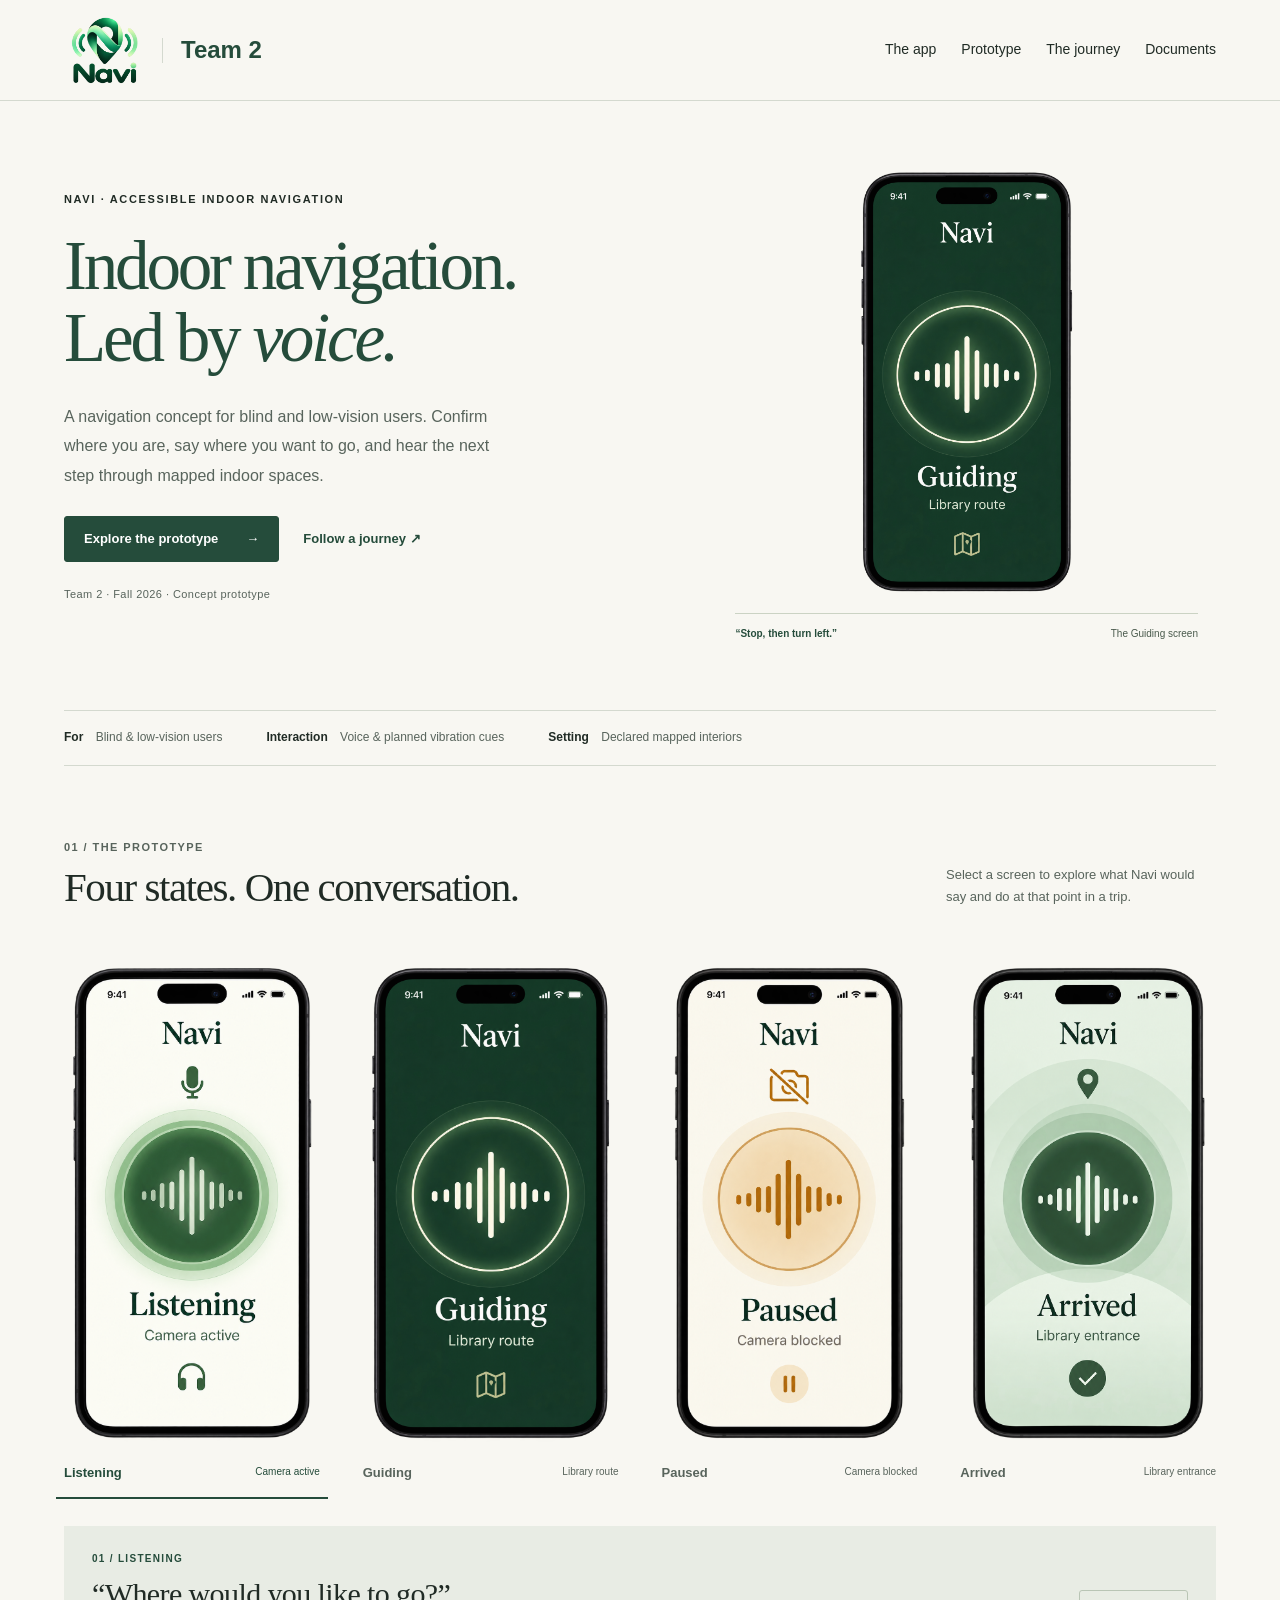
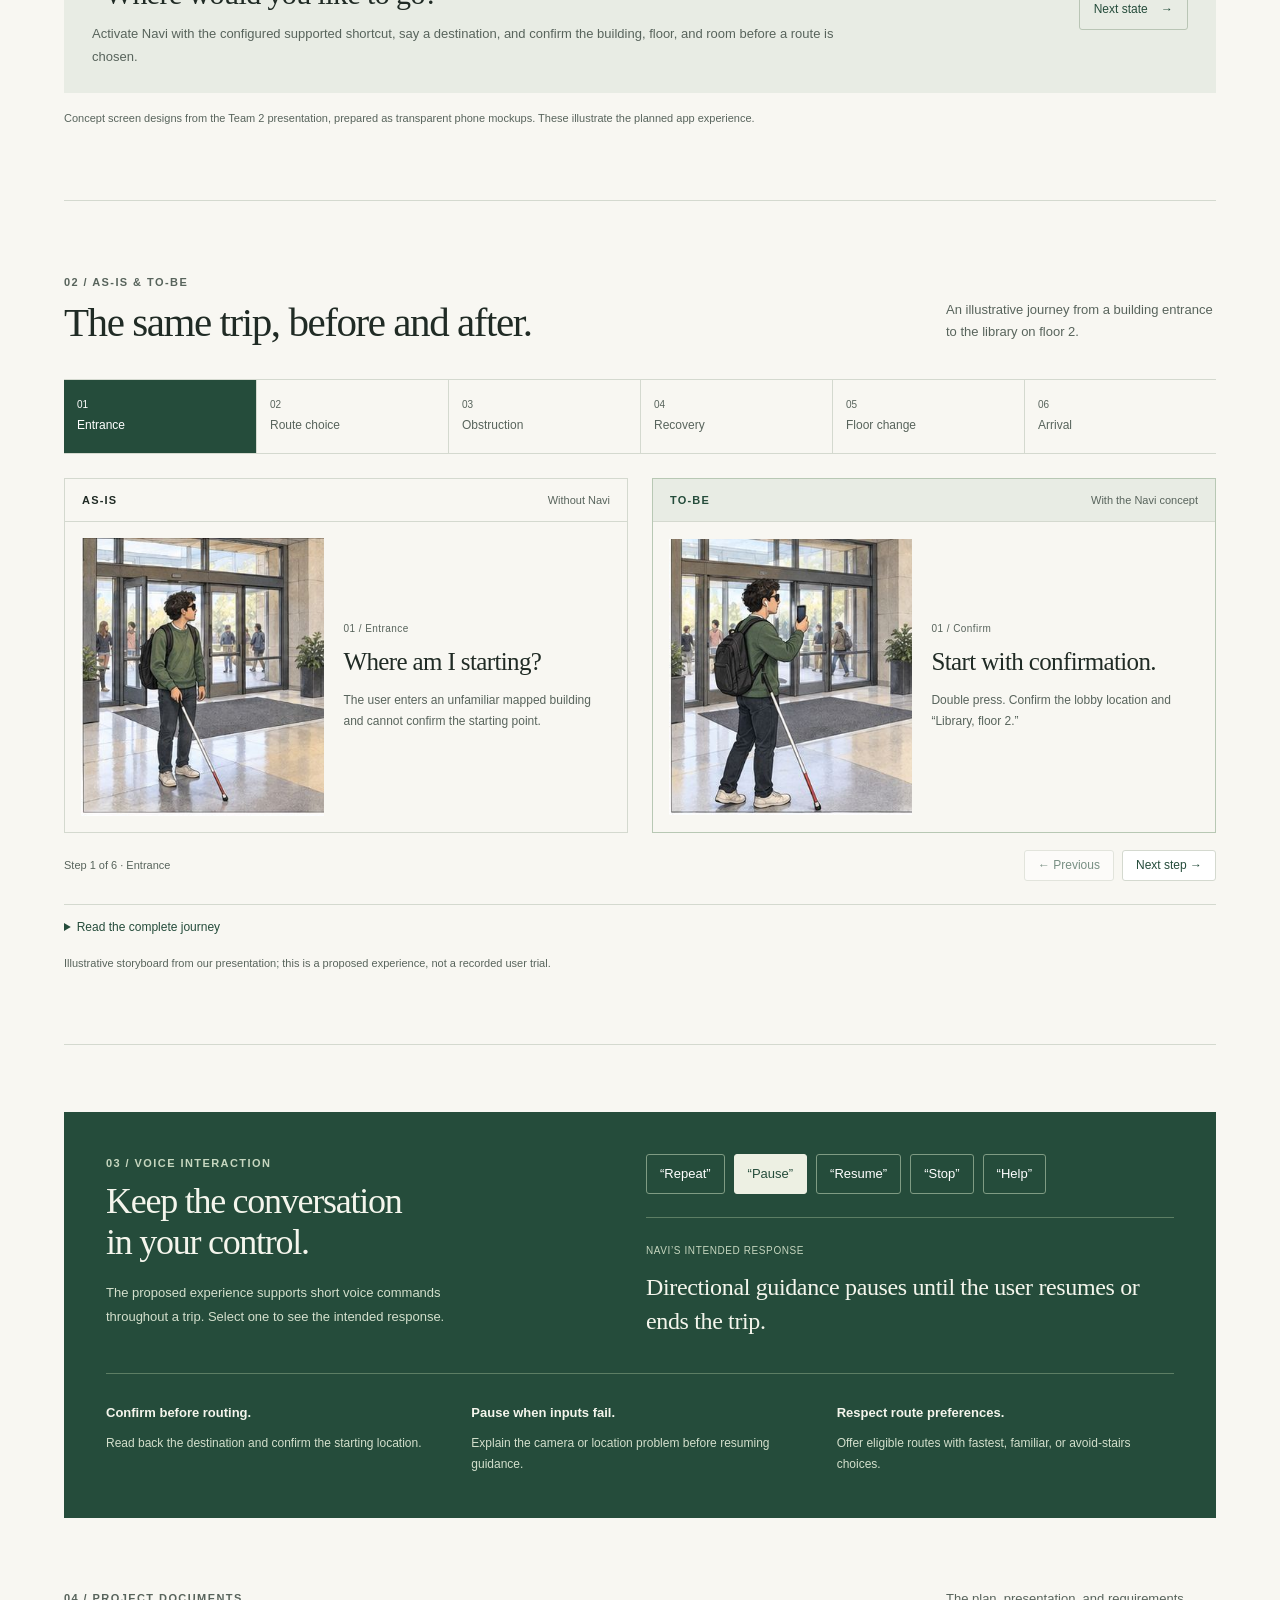
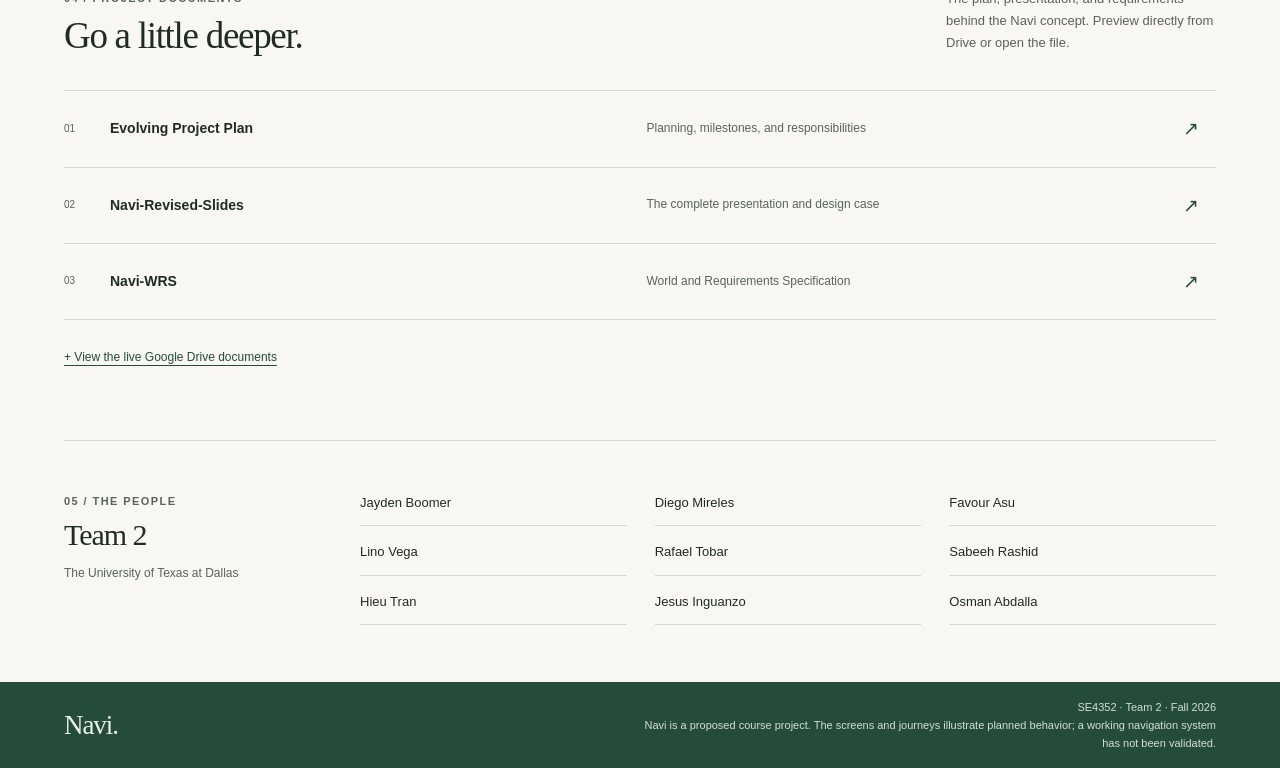
==== index.html @ 09aaa763 "Moved images to images folder and moved styling and scripts to separate files" ====
<!DOCTYPE html>
<html lang="en">

<head>
    <meta charset="utf-8">
    <meta name="viewport" content="width=device-width, initial-scale=1">
    <meta name="theme-color" content="#254c3b">
    <meta name="description"
        content="Explore Navi, Team 2's indoor navigation concept: prototype screens, an AS-IS/TO-BE journey, voice controls, and project documents.">
    <title>Navi Team 2 · SE4352</title>

    <!-- Open Graph / Facebook / LinkedIn Meta Tags -->
    <meta property="og:title" content="Navi Team 2 · SE4352">
    <meta property="og:description"
        content="Explore Navi, Team 2's indoor navigation concept: prototype screens, an AS-IS/TO-BE journey, voice controls, and project documents.">
    <meta property="og:image"
        content="https://jayden-boomer.github.io/SE4352.001-TeamWebsite/Images/navi-logo.png">
    <meta property="og:url" content="https://jayden-boomer.github.io/SE4352.001-TeamWebsite/">
    <meta property="og:type" content="website">

    <!-- Twitter Card Meta Tags -->
    <meta name="twitter:card" content="summary_large_image">
    <meta name="twitter:title" content="Navi Team 2 · SE4352">
    <meta name="twitter:description"
        content="Explore Navi, Team 2's indoor navigation concept: prototype screens, an AS-IS/TO-BE journey, voice controls, and project documents.">
    <meta name="twitter:image"
        content="https://jayden-boomer.github.io/SE4352.001-TeamWebsite/Images/navi-logo.png">
    <link rel="stylesheet" href="styles.css">
    <script src="script.js" defer></script>
</head>

<body>
    <a class="skip-link" href="#main">Skip to main content</a>
    <header class="site-header">
        <div class="wrap">
            <a class="brand" href="#overview" aria-label="Navi, Team 2 home">
                <img class="brand-logo"
                    src="Images/navi-logo.png"
                    alt="Navi" width="80" height="80"><span class="brand-divider" aria-hidden="true"></span><span
                    class="team-label">Team 2</span>
            </a>
            <nav class="top-nav" aria-label="Main navigation">
                <a href="#overview">The app</a><a href="#prototype">Prototype</a><a href="#journey"
                    class="nav-journey">The journey</a><a href="#documents">Documents</a>
            </nav>
        </div>
    </header>
    <main id="main" class="wrap">
        <section id="overview" class="hero" aria-labelledby="project-title">
            <div class="hero-grid">
                <div>
                    <p class="eyebrow">Navi · Accessible indoor navigation</p>
                    <h1 id="project-title">Indoor navigation.<br>Led by <em>voice.</em></h1>
                    <p class="hero-description">A navigation concept for blind and low-vision users. Confirm where you
                        are, say where you want to go, and hear the next step through mapped indoor spaces.</p>
                    <div class="hero-actions"><a class="button" href="#prototype">Explore the prototype <span
                                aria-hidden="true">→</span></a><a class="quiet-link" href="#journey">Follow a journey
                            ↗</a></div>
                    <p class="hero-status">Team 2 · Fall 2026 · Concept prototype</p>
                </div>
                <figure class="hero-visual">
                    <div class="phone-crop crop-guiding" role="img"
                        aria-label="Navi’s Guiding prototype screen: a dark green interface with a voice waveform and the caption Library route.">
                    </div>
                    <figcaption><strong>“Stop, then turn left.”</strong><span>The Guiding screen</span></figcaption>
                </figure>
            </div>
        </section>
        <div class="project-strip" aria-label="Project details">
            <span><strong>For</strong> Blind &amp; low-vision users</span><span><strong>Interaction</strong> Voice &amp;
                planned vibration cues</span><span><strong>Setting</strong> Declared mapped interiors</span>
        </div>

        <section id="prototype" class="showcase-section prototype-section" aria-labelledby="prototype-title">
            <div class="section-heading">
                <div>
                    <p class="section-number">01 / The prototype</p>
                    <h2 id="prototype-title">Four states. One conversation.</h2>
                </div>
                <p>Select a screen to explore what Navi would say and do at that point in a trip.</p>
            </div>
            <div class="prototype-grid" role="tablist" aria-label="Navi prototype screens">
                <button type="button" class="screen-tab" id="screen-listening" role="tab" aria-selected="true"
                    aria-controls="state-listening" tabindex="0">
                    <span class="phone-crop crop-listening" aria-hidden="true"></span><span
                        class="screen-caption">Listening<small>Camera active</small></span>
                </button>
                <button type="button" class="screen-tab" id="screen-guiding" role="tab" aria-selected="false"
                    aria-controls="state-guiding" tabindex="-1">
                    <span class="phone-crop crop-guiding" aria-hidden="true"></span><span
                        class="screen-caption">Guiding<small>Library route</small></span>
                </button>
                <button type="button" class="screen-tab" id="screen-paused" role="tab" aria-selected="false"
                    aria-controls="state-paused" tabindex="-1">
                    <span class="phone-crop crop-paused" aria-hidden="true"></span><span
                        class="screen-caption">Paused<small>Camera blocked</small></span>
                </button>
                <button type="button" class="screen-tab" id="screen-arrived" role="tab" aria-selected="false"
                    aria-controls="state-arrived" tabindex="-1">
                    <span class="phone-crop crop-arrived" aria-hidden="true"></span><span
                        class="screen-caption">Arrived<small>Library entrance</small></span>
                </button>
            </div>
            <div class="prototype-explanation">
                <div class="state-panels">
                    <div class="state-panel" id="state-listening" role="tabpanel" aria-labelledby="screen-listening"
                        tabindex="0">
                        <p class="state-label">01 / Listening</p>
                        <h3>“Where would you like to go?”</h3>
                        <p>Activate Navi with the configured supported shortcut, say a destination, and confirm the
                            building, floor, and room before a route is chosen.</p>
                    </div>
                    <div class="state-panel" id="state-guiding" role="tabpanel" aria-labelledby="screen-guiding"
                        tabindex="0" hidden>
                        <p class="state-label">02 / Guiding</p>
                        <h3>“Stop, then turn left.”</h3>
                        <p>Follow spoken distance, stop, and turn instructions along the confirmed route. The proposed
                            experience supports fastest, familiar, and avoid-stairs preferences where eligible routes
                            exist.</p>
                    </div>
                    <div class="state-panel" id="state-paused" role="tabpanel" aria-labelledby="screen-paused"
                        tabindex="0" hidden>
                        <p class="state-label">03 / Paused</p>
                        <h3>“Please clear the camera.”</h3>
                        <p>Guidance pauses when the camera view becomes unclear. Correct the view, then say resume; Navi
                            rechecks camera and location before continuing.</p>
                    </div>
                    <div class="state-panel" id="state-arrived" role="tabpanel" aria-labelledby="screen-arrived"
                        tabindex="0" hidden>
                        <p class="state-label">04 / Arrived</p>
                        <h3>“You’ve arrived.”</h3>
                        <p>Navi announces arrival when the confirmed location matches the mapped destination entrance.
                            Say stop to end the navigation session.</p>
                    </div>
                </div>
                <button class="next-state" id="next-state" type="button">Next state <span
                        aria-hidden="true">→</span></button>
            </div>
            <p class="source-caption">Concept screen designs from the Team 2 presentation, prepared as transparent phone
                mockups. These illustrate the planned app experience.</p>
        </section>

        <section id="journey" class="showcase-section journey-section" aria-labelledby="journey-title">
            <div class="section-heading">
                <div>
                    <p class="section-number">02 / AS-IS &amp; TO-BE</p>
                    <h2 id="journey-title">The same trip, before and after.</h2>
                </div>
                <p>An illustrative journey from a building entrance to the library on floor 2.</p>
            </div>
            <div class="journey-steps" role="group" aria-label="Choose a stage in the journey"><button
                    class="journey-step" type="button" aria-pressed="true"><span>01</span>Entrance</button><button
                    class="journey-step" type="button" aria-pressed="false"><span>02</span>Route choice</button><button
                    class="journey-step" type="button" aria-pressed="false"><span>03</span>Obstruction</button><button
                    class="journey-step" type="button" aria-pressed="false"><span>04</span>Recovery</button><button
                    class="journey-step" type="button" aria-pressed="false"><span>05</span>Floor change</button><button
                    class="journey-step" type="button" aria-pressed="false"><span>06</span>Arrival</button></div>
            <div class="journey-comparison">
                <article class="comparison-card comparison-before" aria-labelledby="as-is-title">
                    <div class="comparison-label">
                        <h3 id="as-is-title">AS-IS</h3><span>Without Navi</span>
                    </div>
                    <div class="comparison-content">
                        <img id="before-image"
                            src="Images/journey-as-is-01-entrance.jpg"
                            alt="A blind traveler with a cane stands inside an unfamiliar building entrance."
                            width="330" height="376" loading="lazy">
                        <div class="comparison-copy">
                            <p class="scene-eyebrow" id="before-step">01 / Entrance</p>
                            <h4 id="before-title">Where am I starting?</h4>
                            <p id="before-copy">The user enters an unfamiliar mapped building and cannot confirm the
                                starting point.</p>
                        </div>
                    </div>
                </article>
                <article class="comparison-card comparison-after" aria-labelledby="to-be-title">
                    <div class="comparison-label">
                        <h3 id="to-be-title">TO-BE</h3><span>With the Navi concept</span>
                    </div>
                    <div class="comparison-content">
                        <img id="after-image"
                            src="Images/journey-to-be-01-confirm.jpg"
                            alt="The same traveler uses a phone to confirm their location and destination in the lobby."
                            width="330" height="375" loading="lazy">
                        <div class="comparison-copy">
                            <p class="scene-eyebrow" id="after-step">01 / Confirm</p>
                            <h4 id="after-title">Start with confirmation.</h4>
                            <p id="after-copy">Double press. Confirm the lobby location and “Library, floor 2.”</p>
                        </div>
                    </div>
                </article>
            </div>
            <div class="journey-controls">
                <p id="journey-progress" role="status" aria-live="polite">Step 1 of 6 · Entrance</p>
                <div><button class="text-button" id="previous-step" type="button" disabled>← Previous</button><button
                        class="text-button" id="next-step" type="button">Next step →</button></div>
            </div>
            <details class="journey-transcript">
                <summary>Read the complete journey</summary>
                <div class="journey-table-wrap">
                    <table>
                        <caption>AS-IS and TO-BE storyboard from the project presentation</caption>
                        <thead>
                            <tr>
                                <th scope="col">Stage</th>
                                <th scope="col">AS-IS</th>
                                <th scope="col">TO-BE</th>
                            </tr>
                        </thead>
                        <tbody>
                            <tr>
                                <th scope="row">1. Entrance</th>
                                <td>The user enters an unfamiliar mapped building and cannot confirm the starting point.
                                </td>
                                <td>Double press. Confirm the lobby location and “Library, floor 2.”</td>
                            </tr>
                            <tr>
                                <th scope="row">2. Route choice</th>
                                <td>Similar corridors make the turn toward the library uncertain.</td>
                                <td>Choose avoid-stairs. Hear the next turn on the eligible elevator route.</td>
                            </tr>
                            <tr>
                                <th scope="row">3. Obstruction</th>
                                <td>A cart blocks the corridor. The user stops and reassesses with a cane.</td>
                                <td>“Stop. A cart is ahead.” Pause until the path clears or a detour is confirmed.</td>
                            </tr>
                            <tr>
                                <th scope="row">4. Recovery</th>
                                <td>The user asks staff where to find the elevator and library floor.</td>
                                <td>If the view fails: “Pause. Clear and face the camera forward.” Say resume after
                                    checks pass.</td>
                            </tr>
                            <tr>
                                <th scope="row">5. Floor change</th>
                                <td>After the elevator trip, the user must establish the new floor and heading.</td>
                                <td>At the elevator exit, confirm floor 2 and heading before another turn.</td>
                            </tr>
                            <tr>
                                <th scope="row">6. Arrival</th>
                                <td>Staff help identify the library entrance. Arrival depends on local assistance.</td>
                                <td>Match the mapped library entrance and announce arrival. Say stop.</td>
                            </tr>
                        </tbody>
                    </table>
                </div>
            </details>
            <p class="source-caption">Illustrative storyboard from our presentation; this is a proposed experience, not
                a recorded user trial.</p>
        </section>

        <section id="voice" class="conversation-section" aria-labelledby="voice-title">
            <div class="conversation-intro">
                <p class="section-number">03 / Voice interaction</p>
                <h2 id="voice-title">Keep the conversation<br>in your control.</h2>
                <p>The proposed experience supports short voice commands throughout a trip. Select one to see the
                    intended response.</p>
            </div>
            <div class="command-demo">
                <div class="command-buttons" role="group" aria-label="Example voice commands">
                    <button type="button" class="voice-command" data-command="Repeat"
                        aria-pressed="false">“Repeat”</button>
                    <button type="button" class="voice-command" data-command="Pause"
                        aria-pressed="true">“Pause”</button>
                    <button type="button" class="voice-command" data-command="Resume"
                        aria-pressed="false">“Resume”</button>
                    <button type="button" class="voice-command" data-command="Stop" aria-pressed="false">“Stop”</button>
                    <button type="button" class="voice-command" data-command="Help" aria-pressed="false">“Help”</button>
                </div>
                <div class="command-response" role="status" aria-live="polite"><span>Navi’s intended response</span>
                    <p id="command-response">Directional guidance pauses until the user resumes or ends the trip.</p>
                </div>
            </div>
            <dl class="design-principles">
                <div>
                    <dt>Confirm before routing.</dt>
                    <dd>Read back the destination and confirm the starting location.</dd>
                </div>
                <div>
                    <dt>Pause when inputs fail.</dt>
                    <dd>Explain the camera or location problem before resuming guidance.</dd>
                </div>
                <div>
                    <dt>Respect route preferences.</dt>
                    <dd>Offer eligible routes with fastest, familiar, or avoid-stairs choices.</dd>
                </div>
            </dl>
        </section>

        <section id="documents" class="documents" aria-labelledby="documents-title">
            <div class="section-heading">
                <div>
                    <p class="section-number">04 / Project documents</p>
                    <h2 id="documents-title">Go a little deeper.</h2>
                </div>
                <p>The plan, presentation, and requirements behind the Navi concept. Preview directly from Drive or open
                    the file.</p>
            </div>
            <div class="document-link-list"><a class="document-link"
                    href="https://drive.google.com/file/d/1VtoiTTqwCYgvv6o8Y5rHKMa5ERk0trsykcOVa5pL9cw" target="_blank"
                    rel="noopener noreferrer"
                    aria-label="Open Evolving Project Plan in Google Drive"><span>01</span><strong>Evolving Project
                        Plan</strong><span class="link-description">Planning, milestones, and
                        responsibilities</span><span aria-hidden="true">↗</span></a><a class="document-link"
                    href="https://drive.google.com/file/d/1PwwfpAXfEhWvgZzKQOcGmBm46Z7w4JfvNuSrhTbq1Dc" target="_blank"
                    rel="noopener noreferrer"
                    aria-label="Open Navi-Revised-Slides in Google Drive"><span>02</span><strong>Navi-Revised-Slides</strong><span
                        class="link-description">The complete presentation and design case</span><span
                        aria-hidden="true">↗</span></a><a class="document-link"
                    href="https://drive.google.com/file/d/1VwUAquMQADoZXw4wMJJkaDvKIzpP2hNjxt00DKC1rWg" target="_blank"
                    rel="noopener noreferrer"
                    aria-label="Open Navi-WRS in Google Drive"><span>03</span><strong>Navi-WRS</strong><span
                        class="link-description">World and Requirements Specification</span><span
                        aria-hidden="true">↗</span></a></div>
            <details class="embedded-reader">
                <summary>View the live Google Drive documents</summary>
                <div class="document-layout">
                    <aside aria-label="Choose a project document">
                        <div class="document-list" role="tablist" aria-label="Project documents"
                            aria-orientation="vertical">
                            <button class="document-tab" id="tab-plan" role="tab" aria-selected="true"
                                aria-controls="panel-plan" data-document="plan" tabindex="0">
                                <span class="tab-number">01</span><span><span class="tab-title">Evolving Project
                                        Plan</span><span class="tab-type">Planning &amp; milestones</span></span><span
                                    class="tab-arrow" aria-hidden="true">→</span>
                            </button>
                            <button class="document-tab" id="tab-slides" role="tab" aria-selected="false"
                                aria-controls="panel-slides" data-document="slides" tabindex="-1">
                                <span class="tab-number">02</span><span><span
                                        class="tab-title">Navi-Revised-Slides</span><span class="tab-type">Project
                                        presentation</span></span><span class="tab-arrow" aria-hidden="true">→</span>
                            </button>
                            <button class="document-tab" id="tab-wrs" role="tab" aria-selected="false"
                                aria-controls="panel-wrs" data-document="wrs" tabindex="-1">
                                <span class="tab-number">03</span><span><span class="tab-title">Navi-WRS</span><span
                                        class="tab-type">World &amp; Requirements Specification</span></span><span
                                    class="tab-arrow" aria-hidden="true">→</span>
                            </button>
                        </div>
                        <p class="document-note"><strong>Read directly from Drive.</strong><br>Select a document to open
                            its live Google Drive preview. Refresh to load recent changes, or expand for a larger
                            reading view.</p>
                    </aside>
                    <div id="document-panels">
                        <section class="document-panel" id="panel-plan" role="tabpanel" aria-labelledby="tab-plan"
                            tabindex="0">
                            <div class="viewer-toolbar">
                                <h3 class="viewer-title">Evolving Project Plan<span class="viewer-subtitle">Planning
                                        &amp; milestones</span></h3>
                                <div class="viewer-tools" aria-label="Document actions">
                                    <a class="icon-button"
                                        href="https://drive.google.com/file/d/1VtoiTTqwCYgvv6o8Y5rHKMa5ERk0trsykcOVa5pL9cw"
                                        target="_blank" rel="noopener noreferrer"
                                        title="Open Evolving Project Plan in Google Drive"
                                        aria-label="Open Evolving Project Plan in Google Drive"><img class="ui-icon" src="Images/icon-open.svg" alt="" aria-hidden="true" width="17" height="17"></a>
                                    <button class="icon-button" type="button" data-reload="plan"
                                        title="Refresh Evolving Project Plan from Google Drive"
                                        aria-label="Refresh Evolving Project Plan from Google Drive"><img class="ui-icon" src="Images/icon-refresh.svg" alt="" aria-hidden="true" width="17" height="17"></button>
                                    <button class="icon-button" type="button" data-expand="plan"
                                        title="Expand Evolving Project Plan"
                                        aria-label="Expand Evolving Project Plan"><img class="ui-icon" src="Images/icon-expand.svg" alt="" aria-hidden="true" width="17" height="17"></button>
                                </div>
                            </div>
                            <div class="viewer-frame"><iframe
                                    src="https://drive.google.com/file/d/1VtoiTTqwCYgvv6o8Y5rHKMa5ERk0trsykcOVa5pL9cw/preview"
                                    title="Evolving Project Plan Google Drive preview" loading="lazy" allow="fullscreen"
                                    allowfullscreen></iframe></div>
                            <div class="viewer-caption"><span>Live Google Drive preview</span><a
                                    href="https://drive.google.com/file/d/1VtoiTTqwCYgvv6o8Y5rHKMa5ERk0trsykcOVa5pL9cw"
                                    target="_blank" rel="noopener noreferrer">View in Google Drive <span
                                        aria-hidden="true">↗</span></a></div>
                        </section>
                        <section class="document-panel" id="panel-slides" role="tabpanel" aria-labelledby="tab-slides"
                            tabindex="0" hidden>
                            <div class="viewer-toolbar">
                                <h3 class="viewer-title">Navi-Revised-Slides<span class="viewer-subtitle">Project
                                        presentation</span></h3>
                                <div class="viewer-tools" aria-label="Document actions">
                                    <a class="icon-button"
                                        href="https://drive.google.com/file/d/1PwwfpAXfEhWvgZzKQOcGmBm46Z7w4JfvNuSrhTbq1Dc"
                                        target="_blank" rel="noopener noreferrer"
                                        title="Open Navi-Revised-Slides in Google Drive"
                                        aria-label="Open Navi-Revised-Slides in Google Drive"><img class="ui-icon" src="Images/icon-open.svg" alt="" aria-hidden="true" width="17" height="17"></a>
                                    <button class="icon-button" type="button" data-reload="slides"
                                        title="Refresh Navi-Revised-Slides from Google Drive"
                                        aria-label="Refresh Navi-Revised-Slides from Google Drive"><img class="ui-icon" src="Images/icon-refresh.svg" alt="" aria-hidden="true" width="17" height="17"></button>
                                    <button class="icon-button" type="button" data-expand="slides"
                                        title="Expand Navi-Revised-Slides" aria-label="Expand Navi-Revised-Slides"><img class="ui-icon" src="Images/icon-expand.svg" alt="" aria-hidden="true" width="17" height="17"></button>
                                </div>
                            </div>
                            <div class="viewer-frame"><iframe
                                    src="https://drive.google.com/file/d/1PwwfpAXfEhWvgZzKQOcGmBm46Z7w4JfvNuSrhTbq1Dc/preview"
                                    title="Navi-Revised-Slides Google Drive preview" loading="lazy" allow="fullscreen"
                                    allowfullscreen></iframe></div>
                            <div class="viewer-caption"><span>Live Google Drive preview</span><a
                                    href="https://drive.google.com/file/d/1PwwfpAXfEhWvgZzKQOcGmBm46Z7w4JfvNuSrhTbq1Dc"
                                    target="_blank" rel="noopener noreferrer">View in Google Drive <span
                                        aria-hidden="true">↗</span></a></div>
                        </section>
                        <section class="document-panel" id="panel-wrs" role="tabpanel" aria-labelledby="tab-wrs"
                            tabindex="0" hidden>
                            <div class="viewer-toolbar">
                                <h3 class="viewer-title">Navi-WRS<span class="viewer-subtitle">World &amp; Requirements
                                        Specification</span></h3>
                                <div class="viewer-tools" aria-label="Document actions">
                                    <a class="icon-button"
                                        href="https://drive.google.com/file/d/1VwUAquMQADoZXw4wMJJkaDvKIzpP2hNjxt00DKC1rWg"
                                        target="_blank" rel="noopener noreferrer" title="Open Navi-WRS in Google Drive"
                                        aria-label="Open Navi-WRS in Google Drive"><img class="ui-icon" src="Images/icon-open.svg" alt="" aria-hidden="true" width="17" height="17"></a>
                                    <button class="icon-button" type="button" data-reload="wrs"
                                        title="Refresh Navi-WRS from Google Drive"
                                        aria-label="Refresh Navi-WRS from Google Drive"><img class="ui-icon" src="Images/icon-refresh.svg" alt="" aria-hidden="true" width="17" height="17"></button>
                                    <button class="icon-button" type="button" data-expand="wrs" title="Expand Navi-WRS"
                                        aria-label="Expand Navi-WRS"><img class="ui-icon" src="Images/icon-expand.svg" alt="" aria-hidden="true" width="17" height="17"></button>
                                </div>
                            </div>
                            <div class="viewer-frame"><iframe
                                    src="https://drive.google.com/file/d/1VwUAquMQADoZXw4wMJJkaDvKIzpP2hNjxt00DKC1rWg/preview"
                                    title="Navi-WRS Google Drive preview" loading="lazy" allow="fullscreen"
                                    allowfullscreen></iframe></div>
                            <div class="viewer-caption"><span>Live Google Drive preview</span><a
                                    href="https://drive.google.com/file/d/1VwUAquMQADoZXw4wMJJkaDvKIzpP2hNjxt00DKC1rWg"
                                    target="_blank" rel="noopener noreferrer">View in Google Drive <span
                                        aria-hidden="true">↗</span></a></div>
                        </section>
                    </div>
                </div>
            </details>
        </section>

        <section id="team" class="team-section" aria-labelledby="team-title">
            <div>
                <p class="section-number">05 / The people</p>
                <h2 id="team-title">Team 2</h2>
                <p class="team-subtitle">The University of Texas at Dallas</p>
            </div>
            <ul class="team-roster" aria-label="Team members">
                <li>Jayden Boomer</li>
                <li>Diego Mireles</li>
                <li>Favour Asu</li>
                <li>Lino Vega</li>
                <li>Rafael Tobar</li>
                <li>Sabeeh Rashid</li>
                <li>Hieu Tran</li>
                <li>Jesus Inguanzo</li>
                <li>Osman Abdalla</li>
            </ul>
        </section>
    </main>
    <footer class="site-footer">
        <div class="wrap"><span class="footer-brand">Navi.</span>
            <p class="footer-meta">SE4352 · Team 2 · Fall 2026<br>Navi is a proposed course project. The screens and
                journeys illustrate planned behavior; a working navigation system has not been validated.</p>
        </div>
    </footer>

    <dialog id="reader" class="reader-dialog" aria-labelledby="reader-title">
        <div class="dialog-bar">
            <h2 id="reader-title">Document reader</h2><button type="button" class="text-button" id="close-reader"
                autofocus>Close <span aria-hidden="true">×</span></button>
        </div>
        <iframe id="expanded-frame" title="Expanded Google Drive document" allow="fullscreen" allowfullscreen></iframe>
    </dialog>

    <!-- Live document previews and showcase interactions are initialized by script.js. -->

</body>

</html>
---- styles.css ----
:root {
            --header-height: 100px;
            --paper: #f8f7f2;
            --white: #fff;
            --ink: #202b25;
            --muted: #58645c;
            --green: #254c3b;
            --green-dark: #19392b;
            --wash: #e8ece4;
            --line: #d4d9cf;
            --serif: Georgia, "Times New Roman", serif;
            --sans: "Segoe UI", Arial, sans-serif;
        }

        *,
        *::before,
        *::after {
            box-sizing: border-box;
        }

        html {
            scroll-behavior: smooth;
            scroll-padding-top: calc(var(--header-height) + 20px);
        }

        body {
            margin: 0;
            background: var(--paper);
            color: var(--ink);
            font: 16px/1.65 var(--sans);
        }

        a {
            color: inherit;
            text-underline-offset: 4px;
        }

        button,
        a {
            -webkit-tap-highlight-color: transparent;
        }

        button {
            font: inherit;
        }

        button,
        [role="tab"] {
            cursor: pointer;
        }

        button:disabled {
            cursor: default;
            opacity: .6;
        }

        a:focus-visible,
        button:focus-visible,
        [tabindex]:focus-visible {
            outline: 3px solid #ad640b;
            outline-offset: 5px;
        }

        [hidden] {
            display: none !important;
        }

        .wrap {
            max-width: 1240px;
            margin-inline: auto;
            padding-inline: 44px;
        }

        .skip-link {
            position: fixed;
            top: 12px;
            left: 12px;
            z-index: 200;
            padding: 10px 18px;
            background: white;
            transform: translateY(-170%);
        }

        .skip-link:focus {
            transform: none;
        }

        .site-header {
            position: sticky;
            top: 0;
            z-index: 100;
            background: var(--paper);
            box-shadow: 0 1px 0 var(--line);
        }

        .site-header .wrap {
            display: flex;
            align-items: center;
            justify-content: space-between;
            min-height: 100px;
            gap: 30px;
        }

        .brand {
            display: flex;
            align-items: center;
            gap: 15px;
            text-decoration: none;
        }

        .brand-logo {
            display: block;
            width: 80px;
            height: 80px;
            object-fit: contain;
            flex: none;
            mix-blend-mode: normal;
        }

        .brand-divider {
            width: 1px;
            height: 25px;
            background: var(--line);
            margin-inline: 3px;
        }

        .team-label {
            font-size: 24px;
            font-weight: 600;
            line-height: 1.2;
            color: var(--green);
            white-space: nowrap;
        }

        .top-nav {
            display: flex;
            align-items: center;
            gap: 32px;
            font-size: 14px;
        }

        .top-nav a {
            text-decoration: none;
        }

        .top-nav a:hover {
            color: var(--green);
            text-decoration: underline;
        }

        .hero {
            padding-block: 70px 76px;
            border-top: 1px solid var(--line);
        }

        .eyebrow {
            margin: 0;
            font-size: 11px;
            font-weight: 650;
            text-transform: uppercase;
            letter-spacing: .15em;
        }

        .hero-grid {
            display: grid;
            grid-template-columns: 1.28fr 1fr;
            gap: 75px;
            align-items: end;
        }

        h1 {
            margin: 21px 0 0;
            font: 400 clamp(48px, 5.7vw, 76px)/1.05 var(--serif);
            letter-spacing: -.047em;
            color: var(--green);
        }

        h1 em {
            font-weight: 400;
        }

        .hero-intro {
            max-width: 410px;
            padding-bottom: 3px;
        }

        .hero-intro p {
            margin: 0 0 23px;
            color: var(--muted);
            font-size: 16px;
            line-height: 1.85;
        }

        .button {
            display: inline-flex;
            align-items: center;
            justify-content: center;
            gap: 28px;
            padding: 11px 19px;
            background: var(--green);
            border: 1px solid var(--green);
            border-radius: 3px;
            color: white;
            font-size: 13px;
            font-weight: 600;
            text-decoration: none;
        }

        .button:hover {
            background: var(--green-dark);
        }

        .button svg {
            width: 16px;
            height: 16px;
        }

        .project-strip {
            display: flex;
            flex-wrap: wrap;
            gap: 15px 44px;
            border-block: 1px solid var(--line);
            padding-block: 17px;
            font-size: 12px;
            color: var(--muted);
        }

        .project-strip strong {
            font-weight: 600;
            color: var(--ink);
            margin-right: 9px;
        }

        .documents {
            padding-block: 69px 80px;
        }

        .section-heading {
            display: flex;
            align-items: end;
            justify-content: space-between;
            gap: 26px;
            margin-bottom: 33px;
        }

        .section-number {
            margin: 0 0 8px;
            font-size: 11px;
            letter-spacing: .13em;
            font-weight: 600;
            color: var(--muted);
            text-transform: uppercase;
        }

        h2 {
            margin: 0;
            font: 400 37px/1.15 var(--serif);
            letter-spacing: -.035em;
        }

        .section-heading>p {
            margin: 0 0 3px;
            max-width: 270px;
            color: var(--muted);
            font-size: 13px;
            line-height: 1.7;
        }

        .document-layout {
            display: grid;
            grid-template-columns: 260px minmax(0, 1fr);
            align-items: start;
            gap: 36px;
        }

        .document-list {
            border-top: 1px solid var(--line);
        }

        .document-tab {
            display: grid;
            grid-template-columns: 23px 1fr 18px;
            align-items: start;
            gap: 10px;
            width: 100%;
            padding: 22px 13px 22px 0;
            border: 0;
            border-bottom: 1px solid var(--line);
            background: transparent;
            color: var(--muted);
            text-align: left;
            line-height: 1.45;
            position: relative;
        }

        .document-tab:hover {
            color: var(--green);
            background: #eef0e9;
        }

        .document-tab[aria-selected="true"] {
            color: var(--green);
            background: var(--wash);
            padding-left: 13px;
        }

        .document-tab[aria-selected="true"]::before {
            content: "";
            position: absolute;
            top: 0;
            bottom: 0;
            left: 0;
            width: 3px;
            background: var(--green);
        }

        .tab-number {
            font-size: 11px;
            padding-top: 4px;
            font-variant-numeric: tabular-nums;
        }

        .tab-title {
            display: block;
            font-size: 14px;
            font-weight: 650;
        }

        .tab-type {
            display: block;
            margin-top: 7px;
            font-size: 11px;
            font-weight: 400;
            color: var(--muted);
        }

        .tab-arrow {
            font-size: 18px;
            line-height: 1.2;
            opacity: 0;
        }

        .document-tab[aria-selected="true"] .tab-arrow {
            opacity: 1;
        }

        .document-note {
            margin: 23px 0 0;
            padding-inline: 2px;
            color: var(--muted);
            font-size: 12px;
            line-height: 1.8;
        }

        .document-note strong {
            color: var(--ink);
            font-weight: 600;
        }

        .document-panel {
            min-width: 0;
        }

        .viewer-toolbar {
            display: flex;
            align-items: center;
            justify-content: space-between;
            gap: 15px;
            padding: 15px 19px;
            background: var(--white);
            border: 1px solid var(--line);
            border-bottom: 0;
            min-height: 65px;
        }

        .viewer-title {
            margin: 0;
            font-size: 13px;
            font-weight: 650;
        }

        .viewer-subtitle {
            display: block;
            margin-top: 2px;
            font-size: 11px;
            color: var(--muted);
            font-weight: 400;
        }

        .viewer-tools {
            display: flex;
            align-items: center;
            gap: 6px;
            flex: none;
        }

        .icon-button {
            width: 34px;
            height: 34px;
            display: inline-flex;
            align-items: center;
            justify-content: center;
            color: var(--green);
            border: 1px solid transparent;
            border-radius: 3px;
            background: transparent;
            text-decoration: none;
        }

        .icon-button:hover {
            border-color: var(--line);
            background: var(--paper);
        }

        .icon-button .ui-icon {
            width: 17px;
            height: 17px;
        }

        .viewer-frame {
            height: 710px;
            background: #e3e5e0;
            border: 1px solid var(--line);
        }

        .viewer-frame iframe {
            width: 100%;
            height: 100%;
            display: block;
            border: 0;
            background: #e3e5e0;
        }

        .viewer-frame:not(:has(iframe[src]))::before {
            content: "Preparing document…";
            display: block;
            padding: 35px;
            color: var(--muted);
            font-size: 13px;
        }

        .viewer-caption {
            display: flex;
            justify-content: space-between;
            gap: 16px;
            margin-top: 12px;
            font-size: 11px;
            color: var(--muted);
        }

        .viewer-caption a {
            color: var(--green);
            white-space: nowrap;
        }

        .reader-dialog {
            width: calc(100vw - 36px);
            max-width: 1440px;
            height: calc(100vh - 36px);
            max-height: none;
            padding: 0;
            border: 1px solid var(--line);
            border-radius: 4px;
            background: var(--paper);
            color: var(--ink);
        }

        .reader-dialog::backdrop {
            background: rgb(14 29 21 / 70%);
        }

        .reader-dialog[open] {
            display: flex;
            flex-direction: column;
        }

        .reader-dialog .dialog-bar {
            display: flex;
            align-items: center;
            justify-content: space-between;
            gap: 16px;
            padding: 10px 18px;
            border-bottom: 1px solid var(--line);
        }

        .reader-dialog h2 {
            font: 600 14px var(--sans);
            letter-spacing: 0;
        }

        .reader-dialog iframe {
            display: block;
            width: 100%;
            flex: 1;
            min-height: 0;
            border: 0;
            background: #e3e5e0;
        }

        .text-button {
            border: 1px solid var(--line);
            border-radius: 3px;
            padding: 5px 13px;
            background: white;
            color: var(--green);
            font-size: 12px;
        }

        .text-button:hover {
            background: var(--wash);
        }

        .team-section {
            border-top: 1px solid var(--line);
            padding-block: 51px 57px;
            display: grid;
            grid-template-columns: 260px 1fr;
            gap: 36px;
        }

        .team-section h2 {
            font-size: 30px;
        }

        .team-section .team-subtitle {
            margin: 12px 0 0;
            font-size: 12px;
            color: var(--muted);
        }

        .team-roster {
            list-style: none;
            margin: 0;
            padding: 0;
            display: grid;
            grid-template-columns: repeat(3, 1fr);
            gap: 15px 28px;
            align-content: start;
            font-size: 13px;
        }

        .team-roster li {
            padding-bottom: 12px;
            border-bottom: 1px solid var(--line);
        }

        .site-footer {
            background: var(--green);
            color: #ecf0e9;
        }

        .site-footer .wrap {
            min-height: 86px;
            display: flex;
            align-items: center;
            justify-content: space-between;
            gap: 25px;
        }

        .footer-brand {
            font: 400 27px var(--serif);
            letter-spacing: -.04em;
        }

        .footer-meta {
            margin: 0;
            font-size: 11px;
            color: #d2dfd2;
            text-align: right;
        }

        noscript .fallback {
            padding: 22px;
            border: 1px solid var(--line);
            margin-bottom: 25px;
        }

        @media (min-width: 1500px) {
            .hero {
                padding-block: 89px 87px;
            }
        }

        @media (max-width: 1000px) {
            .wrap {
                padding-inline: 30px;
            }

            .hero-grid {
                gap: 38px;
                grid-template-columns: 1.2fr 1fr;
            }

            .document-layout,
            .team-section {
                grid-template-columns: 220px minmax(0, 1fr);
                gap: 25px;
            }

            .team-roster {
                grid-template-columns: repeat(2, 1fr);
            }
        }

        @media (max-width: 740px) {
            :root {
                --header-height: 83px;
            }

            .wrap {
                padding-inline: 23px;
            }

            .site-header .wrap {
                min-height: 83px;
            }

            .top-nav {
                gap: 20px;
                font-size: 12px;
            }

            .top-nav a:first-child {
                display: none;
            }

            .brand {
                gap: 10px;
            }

            .brand-divider,
            .team-label {
                display: none;
            }

            .brand-logo {
                width: 64px;
                height: 64px;
            }

            .hero {
                padding-block: 43px 39px;
            }

            .hero-grid {
                grid-template-columns: 1fr;
                gap: 27px;
            }

            h1 {
                font-size: clamp(44px, 10.5vw, 66px);
            }

            .hero-intro {
                max-width: 480px;
            }

            .hero-intro p {
                font-size: 15px;
            }

            .project-strip {
                gap: 8px 25px;
                padding-block: 14px;
                font-size: 11px;
            }

            .documents {
                padding-block: 43px 49px;
            }

            .section-heading {
                display: block;
                margin-bottom: 24px;
            }

            .section-heading>p {
                margin-top: 13px;
                max-width: 400px;
            }

            h2 {
                font-size: 32px;
            }

            .document-layout {
                grid-template-columns: 1fr;
                gap: 23px;
            }

            .document-list {
                display: grid;
                grid-template-columns: repeat(3, minmax(0, 1fr));
                border-top: 0;
                gap: 6px;
            }

            .document-tab,
            .document-tab[aria-selected="true"] {
                display: block;
                padding: 14px 10px;
                border: 1px solid var(--line);
                min-height: 112px;
            }

            .document-tab[aria-selected="true"]::before {
                width: auto;
                height: 3px;
                right: 0;
                bottom: auto;
            }

            .tab-title {
                font-size: 12px;
                line-height: 1.55;
            }

            .tab-number {
                display: block;
                padding-top: 0;
                margin-bottom: 5px;
            }

            .tab-type,
            .tab-arrow {
                display: none;
            }

            .document-note {
                margin-top: 15px;
                font-size: 11px;
            }

            .viewer-toolbar {
                padding: 12px;
                gap: 8px;
            }

            .viewer-title {
                font-size: 12px;
            }

            .viewer-tools {
                gap: 0;
            }

            .viewer-frame {
                height: 590px;
            }

            .viewer-caption {
                flex-direction: column;
                gap: 4px;
            }

            .team-section {
                grid-template-columns: 1fr;
                gap: 27px;
                padding-block: 35px 38px;
            }

            .team-roster {
                gap: 13px 20px;
            }

            .site-footer .wrap {
                min-height: 88px;
            }
        }

        @media (max-width: 380px) {
            .wrap {
                padding-inline: 17px;
            }

            .top-nav {
                gap: 15px;
            }

            .viewer-title {
                max-width: 150px;
            }
        }

        @media (prefers-reduced-motion: reduce) {
            html {
                scroll-behavior: auto;
            }
        }

        @media print {
            .site-header {
                position: static;
                box-shadow: none;
            }

            .top-nav,
            .button,
            .document-list,
            .document-note,
            .viewer-frame,
            .viewer-tools,
            .reader-dialog,
            .skip-link {
                display: none !important;
            }

            body {
                background: white;
            }

            .hero {
                padding-block: 25px;
            }

            h1 {
                font-size: 48px;
            }

            .hero-grid {
                gap: 30px;
            }

            .documents {
                padding-block: 25px;
            }

            .document-layout {
                display: block;
            }

            .document-panel[hidden] {
                display: block !important;
            }

            .document-panel {
                margin-bottom: 20px;
            }

            .site-footer {
                background: white;
                color: black;
                border-top: 1px solid var(--line);
            }

            .footer-meta {
                color: black;
            }
        }

        :root {
            --phone-listening: url("Images/phone-listening.png");
            --phone-guiding: url("Images/phone-guiding.png");
            --phone-paused: url("Images/phone-paused.png");
            --phone-arrived: url("Images/phone-arrived.png");
        }

        /* App showcase */
        .top-nav {
            gap: 25px;
        }

        .hero {
            padding-block: 38px 56px;
        }

        .hero-grid {
            grid-template-columns: 1.18fr 1fr;
            align-items: center;
            gap: 65px;
        }

        .hero h1 {
            font-size: clamp(48px, 5.4vw, 70px);
        }

        .hero-description {
            max-width: 440px;
            margin: 27px 0 26px;
            color: var(--muted);
            font-size: 16px;
            line-height: 1.85;
        }

        .hero-actions {
            display: flex;
            flex-wrap: wrap;
            align-items: center;
            gap: 18px 24px;
        }

        .quiet-link {
            color: var(--green);
            font-size: 13px;
            font-weight: 600;
            text-decoration: none;
        }

        .quiet-link:hover {
            text-decoration: underline;
        }

        .hero-status {
            margin: 23px 0 0;
            font-size: 11px;
            color: var(--muted);
            letter-spacing: .04em;
        }

        .hero-visual {
            margin: 0;
            padding: 20px 18px 12px;
            background: transparent;
            display: flex;
            flex-direction: column;
            align-items: center;
        }

        .phone-crop {
            display: block;
            aspect-ratio: 385 / 753;
            background-repeat: no-repeat;
            mix-blend-mode: normal;
        }

        .crop-listening {
            background-image: var(--phone-listening);
            background-size: auto 105.058824%;
            background-position: center 110.861522%;
        }

        .crop-guiding {
            background-image: var(--phone-guiding);
            background-size: auto 101.529716%;
            background-position: center 125.422297%;
        }

        .crop-paused {
            background-image: var(--phone-paused);
            background-size: auto 103.741254%;
            background-position: center 67.413550%;
        }

        .crop-arrived {
            background-image: var(--phone-arrived);
            background-size: auto 107.649315%;
            background-position: center 81.142550%;
        }

        .hero-visual .phone-crop {
            width: 228px;
            max-width: 85%;
        }

        .hero-visual figcaption {
            display: flex;
            justify-content: space-between;
            width: 100%;
            gap: 12px;
            margin-top: 8px;
            border-top: 1px solid #cbd3c4;
            padding-top: 12px;
            font-size: 10px;
            color: #495a4c;
        }

        .hero-visual figcaption strong {
            color: var(--green);
            font-weight: 600;
        }

        .showcase-section {
            padding-block: 72px;
            border-bottom: 1px solid var(--line);
        }

        .showcase-section h2 {
            font-size: 41px;
        }

        .prototype-grid {
            display: grid;
            grid-template-columns: repeat(4, minmax(0, 1fr));
            gap: 27px;
            margin-inline: -8px;
        }

        .screen-tab {
            min-width: 0;
            padding: 8px 8px 14px;
            border: 0;
            border-bottom: 2px solid transparent;
            background: transparent;
            color: var(--muted);
            text-align: left;
        }

        .screen-tab .phone-crop {
            width: 100%;
        }

        .screen-tab:hover {
            background: #eef0e9;
        }

        .screen-tab[aria-selected="true"] {
            border-bottom-color: var(--green);
            color: var(--green);
        }

        .screen-caption {
            display: flex;
            justify-content: space-between;
            align-items: center;
            gap: 8px;
            margin-top: 9px;
            font-size: 13px;
            font-weight: 600;
        }

        .screen-caption small {
            font-size: 10px;
            font-weight: 400;
        }

        .prototype-explanation {
            margin-top: 27px;
            padding: 25px 28px;
            background: var(--wash);
            display: flex;
            align-items: center;
            justify-content: space-between;
            gap: 28px;
        }

        .state-panel {
            max-width: 780px;
        }

        .state-label {
            margin: 0 0 8px;
            font-size: 10px;
            font-weight: 650;
            letter-spacing: .13em;
            text-transform: uppercase;
            color: var(--green);
        }

        .state-panel h3 {
            margin: 0 0 10px;
            font: 400 30px/1.2 var(--serif);
            letter-spacing: -.02em;
        }

        .state-panel>p:last-child {
            margin: 0;
            color: var(--muted);
            font-size: 13px;
            line-height: 1.8;
        }

        .next-state {
            flex: none;
            border: 1px solid #b9c5b5;
            border-radius: 3px;
            background: transparent;
            padding: 9px 14px;
            color: var(--green);
            font-size: 12px;
        }

        .next-state:hover {
            background: #dce4d7;
        }

        .next-state span {
            margin-left: 10px;
        }

        .source-caption {
            margin: 16px 0 0;
            color: var(--muted);
            font-size: 11px;
        }

        .journey-steps {
            display: grid;
            grid-template-columns: repeat(6, minmax(0, 1fr));
            gap: 0;
            margin-bottom: 24px;
            border-block: 1px solid var(--line);
        }

        .journey-step {
            border: 0;
            background: transparent;
            text-align: left;
            padding: 17px 10px 17px 13px;
            color: var(--muted);
            font-size: 12px;
        }

        .journey-step+.journey-step {
            border-left: 1px solid var(--line);
        }

        .journey-step span {
            display: block;
            font-size: 10px;
            margin-bottom: 3px;
            font-variant-numeric: tabular-nums;
        }

        .journey-step:hover {
            background: #eef0e9;
            color: var(--green);
        }

        .journey-step[aria-pressed="true"] {
            background: var(--green);
            color: white;
        }

        .journey-comparison {
            display: grid;
            grid-template-columns: repeat(2, minmax(0, 1fr));
            gap: 24px;
        }

        .comparison-card {
            border: 1px solid var(--line);
            min-width: 0;
        }

        .comparison-label {
            display: flex;
            align-items: center;
            justify-content: space-between;
            gap: 12px;
            padding: 12px 17px;
            border-bottom: 1px solid var(--line);
        }

        .comparison-label h3 {
            margin: 0;
            font-size: 11px;
            letter-spacing: .11em;
        }

        .comparison-label>span {
            font-size: 11px;
            color: var(--muted);
        }

        .comparison-after {
            border-color: #b8c8b4;
        }

        .comparison-after .comparison-label {
            background: var(--wash);
        }

        .comparison-after .comparison-label h3 {
            color: var(--green);
        }

        .comparison-content {
            display: grid;
            grid-template-columns: .91fr 1fr;
            align-items: center;
            gap: 19px;
            padding: 16px;
        }

        .comparison-content img {
            display: block;
            width: 100%;
            height: auto;
            aspect-ratio: 330 / 376;
            object-fit: contain;
        }

        .scene-eyebrow {
            margin: 0 0 10px;
            color: var(--muted);
            font-size: 10px;
            letter-spacing: .045em;
        }

        .comparison-copy h4 {
            margin: 0 0 13px;
            font: 400 25px/1.15 var(--serif);
            letter-spacing: -.025em;
        }

        .comparison-copy>p:last-child {
            margin: 0;
            font-size: 12px;
            line-height: 1.8;
            color: var(--muted);
        }

        .journey-controls {
            display: flex;
            align-items: center;
            justify-content: space-between;
            gap: 18px;
            margin-top: 17px;
        }

        .journey-controls>p {
            margin: 0;
            color: var(--muted);
            font-size: 11px;
        }

        .journey-controls>div {
            display: flex;
            gap: 8px;
        }

        .journey-transcript {
            margin-top: 23px;
            border-top: 1px solid var(--line);
            padding-top: 13px;
        }

        .journey-transcript summary {
            color: var(--green);
            font-size: 12px;
            cursor: pointer;
        }

        .journey-table-wrap {
            overflow-x: auto;
        }

        .journey-transcript table {
            border-collapse: collapse;
            width: 100%;
            font-size: 12px;
            margin-top: 15px;
        }

        .journey-transcript caption {
            text-align: left;
            color: var(--muted);
            font-size: 11px;
            padding-bottom: 12px;
        }

        .journey-transcript th,
        .journey-transcript td {
            text-align: left;
            vertical-align: top;
            border-bottom: 1px solid var(--line);
            padding: 13px 16px 13px 0;
        }

        .journey-transcript th:first-child {
            width: 15%;
        }

        .conversation-section {
            margin-block: 67px 0;
            padding: 42px;
            background: var(--green);
            color: #f4f5ec;
            display: grid;
            grid-template-columns: 1fr 1.1fr;
            gap: 35px 60px;
        }

        .conversation-section .section-number {
            color: #c6d6bf;
        }

        .conversation-section h2 {
            font-size: 36px;
        }

        .conversation-intro>p:last-child {
            max-width: 370px;
            margin: 18px 0 0;
            color: #d3dfcc;
            font-size: 13px;
            line-height: 1.85;
        }

        .command-demo {
            align-self: center;
        }

        .command-buttons {
            display: flex;
            flex-wrap: wrap;
            gap: 9px;
        }

        .voice-command {
            border: 1px solid #7f9b83;
            border-radius: 3px;
            padding: 8px 13px;
            background: transparent;
            color: white;
            font-size: 13px;
        }

        .voice-command:hover,
        .voice-command[aria-pressed="true"] {
            background: #edf0e3;
            color: var(--green);
            border-color: #edf0e3;
        }

        .command-response {
            margin-top: 23px;
            min-height: 105px;
            padding-top: 18px;
            border-top: 1px solid #5d7e64;
        }

        .command-response>span {
            font-size: 10px;
            color: #c6d6bf;
            letter-spacing: .06em;
            text-transform: uppercase;
        }

        .command-response>p {
            margin: 9px 0 0;
            font: 400 24px/1.4 var(--serif);
            letter-spacing: -.015em;
        }

        .design-principles {
            grid-column: 1 / -1;
            display: grid;
            grid-template-columns: repeat(3, minmax(0, 1fr));
            gap: 28px;
            border-top: 1px solid #5d7e64;
            padding-top: 28px;
            margin: 0;
        }

        .design-principles dt {
            font-size: 13px;
            font-weight: 600;
        }

        .design-principles dd {
            margin: 9px 0 0;
            color: #d3dfcc;
            font-size: 12px;
            line-height: 1.8;
        }

        .documents {
            padding-block: 70px;
        }

        .document-link-list {
            border-top: 1px solid var(--line);
        }

        .document-link {
            display: grid;
            grid-template-columns: 30px 1fr 1fr 20px;
            align-items: center;
            gap: 16px;
            padding: 22px 13px 22px 0;
            border-bottom: 1px solid var(--line);
            text-decoration: none;
        }

        .document-link:hover {
            background: var(--wash);
        }

        .document-link>span:first-child {
            font-size: 10px;
            color: var(--muted);
        }

        .document-link strong {
            font-size: 14px;
            font-weight: 600;
        }

        .document-link .link-description {
            color: var(--muted);
            font-size: 12px;
        }

        .document-link>span:last-child {
            color: var(--green);
            font-size: 19px;
        }

        .embedded-reader {
            margin-top: 23px;
        }

        .embedded-reader>summary {
            display: inline-block;
            cursor: pointer;
            color: var(--green);
            font-size: 12px;
            text-decoration: underline;
            text-underline-offset: 4px;
        }

        .embedded-reader>summary::before {
            content: "+ ";
            text-decoration: none;
        }

        .embedded-reader[open]>summary::before {
            content: "− ";
        }

        .embedded-reader>.document-layout {
            margin-top: 25px;
        }

        .site-footer .footer-meta {
            max-width: 580px;
        }

        @media (max-width: 1000px) {
            .hero-grid {
                gap: 30px;
            }

            .hero h1 {
                font-size: 54px;
            }

            .hero-visual .phone-crop {
                width: 208px;
            }

            .prototype-grid {
                gap: 15px;
            }

            .comparison-content {
                display: block;
            }

            .comparison-content img {
                max-width: 240px;
                margin-inline: auto;
            }

            .comparison-copy {
                padding: 21px 8px 8px;
            }

            .comparison-copy h4 {
                font-size: 27px;
            }

            .comparison-copy>p:last-child {
                font-size: 13px;
            }

            .conversation-section {
                gap: 30px;
                padding: 32px;
            }

            .document-link {
                grid-template-columns: 25px 1fr .85fr 18px;
                gap: 10px;
            }
        }

        @media (max-width: 740px) {
            .site-header .wrap {
                flex-wrap: wrap;
                gap: 0 15px;
                padding-block: 6px 13px;
            }

            .top-nav {
                gap: 17px;
                font-size: 11px;
            }

            .top-nav a:first-child {
                display: inline;
            }

            .top-nav .nav-journey {
                display: none;
            }

            .hero {
                padding-block: 35px;
            }

            .hero-grid {
                grid-template-columns: 1fr;
                gap: 31px;
            }

            .hero h1 {
                font-size: clamp(43px, 10.5vw, 65px);
            }

            .hero .eyebrow {
                font-size: 10px;
            }

            .hero-description {
                font-size: 15px;
                margin-block: 22px;
            }

            .hero-visual {
                padding-top: 15px;
            }

            .hero-visual .phone-crop {
                width: 199px;
            }

            .project-strip {
                display: block;
            }

            .project-strip>span {
                display: block;
                padding-block: 3px;
            }

            .showcase-section {
                padding-block: 43px;
            }

            .showcase-section h2 {
                font-size: 33px;
            }

            .prototype-grid {
                grid-template-columns: repeat(2, minmax(0, 1fr));
                gap: 21px 18px;
                margin-inline: -6px;
            }

            .screen-tab {
                padding-inline: 6px;
            }

            .screen-caption {
                font-size: 12px;
            }

            .screen-caption small {
                font-size: 9px;
            }

            .prototype-explanation {
                display: block;
                padding: 23px;
                margin-top: 24px;
            }

            .state-panel h3 {
                font-size: 27px;
            }

            .next-state {
                margin-top: 20px;
            }

            .journey-steps {
                grid-template-columns: repeat(3, minmax(0, 1fr));
            }

            .journey-step {
                padding: 12px 9px;
                font-size: 11px;
            }

            .journey-step:nth-child(4) {
                border-left: 0;
            }

            .journey-step:nth-child(n+4) {
                border-top: 1px solid var(--line);
            }

            .journey-comparison {
                gap: 13px;
            }

            .comparison-label {
                display: block;
                padding: 10px;
            }

            .comparison-label>span {
                display: block;
                margin-top: 3px;
                font-size: 10px;
            }

            .comparison-content {
                padding: 9px;
            }

            .comparison-copy {
                padding: 15px 2px 8px;
            }

            .comparison-copy h4 {
                font-size: 22px;
            }

            .comparison-copy>p:last-child {
                font-size: 11px;
            }

            .scene-eyebrow {
                font-size: 9px;
            }

            .journey-controls {
                align-items: start;
            }

            .journey-controls>p {
                max-width: 110px;
                font-size: 10px;
            }

            .journey-controls .text-button {
                padding: 5px 8px;
                font-size: 10px;
            }

            .conversation-section {
                display: block;
                margin-top: 43px;
                padding: 27px 23px;
            }

            .conversation-section h2 {
                font-size: 32px;
            }

            .command-demo {
                margin-top: 28px;
            }

            .command-response {
                min-height: 125px;
            }

            .command-response>p {
                font-size: 24px;
            }

            .design-principles {
                display: block;
                margin-top: 22px;
                padding-top: 24px;
            }

            .design-principles>div+div {
                margin-top: 23px;
            }

            .documents {
                padding-block: 45px;
            }

            .document-link {
                grid-template-columns: 20px 1fr 18px;
                padding-block: 18px;
            }

            .document-link .link-description {
                grid-column: 2;
                grid-row: 2;
                font-size: 11px;
            }

            .document-link>span:last-child {
                grid-column: 3;
                grid-row: 1 / 3;
            }

            .document-link strong {
                font-size: 13px;
            }

            .site-footer .wrap {
                flex-direction: column;
                align-items: start;
                gap: 12px;
                padding-block: 25px;
            }

            .site-footer .footer-meta {
                text-align: left;
                font-size: 10px;
            }
        }

        @media (max-width: 370px) {
            .journey-comparison {
                grid-template-columns: 1fr;
            }

            .comparison-content {
                display: grid;
                grid-template-columns: .85fr 1fr;
                gap: 15px;
            }

            .top-nav {
                gap: 12px;
                font-size: 10px;
            }

            .screen-caption {
                display: block;
            }

            .screen-caption small {
                display: block;
                margin-top: 3px;
            }

            .journey-controls {
                flex-wrap: wrap;
            }
        }

        @media print {
            .hero-visual {
                max-width: 260px;
            }

            .showcase-section {
                padding-block: 25px;
            }

            .screen-tab {
                break-inside: avoid;
            }

            .prototype-explanation {
                background: white;
            }

            .next-state,
            .journey-steps,
            .journey-controls,
            .command-buttons,
            .embedded-reader {
                display: none !important;
            }

            .conversation-section {
                display: block;
                background: white;
                color: black;
                margin-block: 25px;
                border-block: 1px solid var(--line);
            }

            .conversation-section .section-number,
            .conversation-intro>p:last-child,
            .command-response>span,
            .design-principles dd {
                color: black;
            }

            .journey-comparison,
            .prototype-grid {
                break-inside: avoid;
            }
        }

/* Lock page scrolling while the expanded document viewer is open. */
body.reader-open { overflow: hidden; }
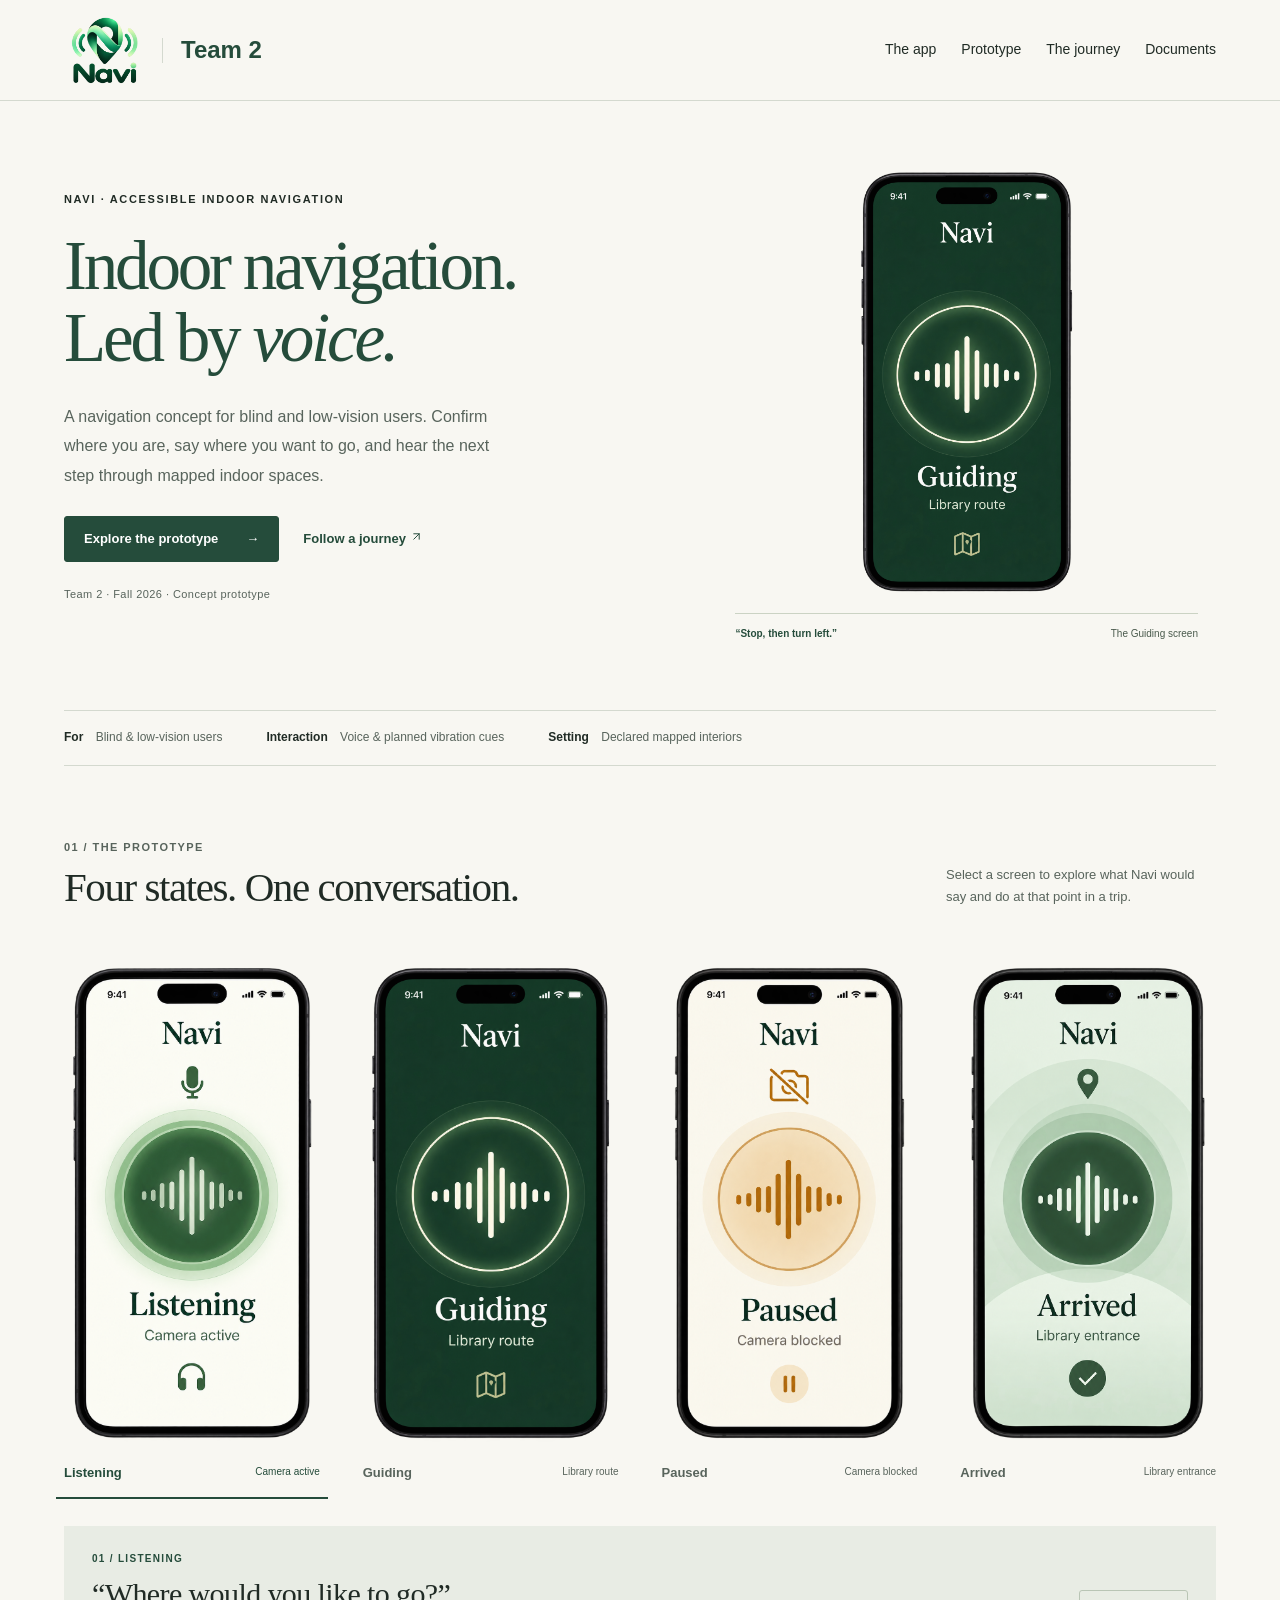
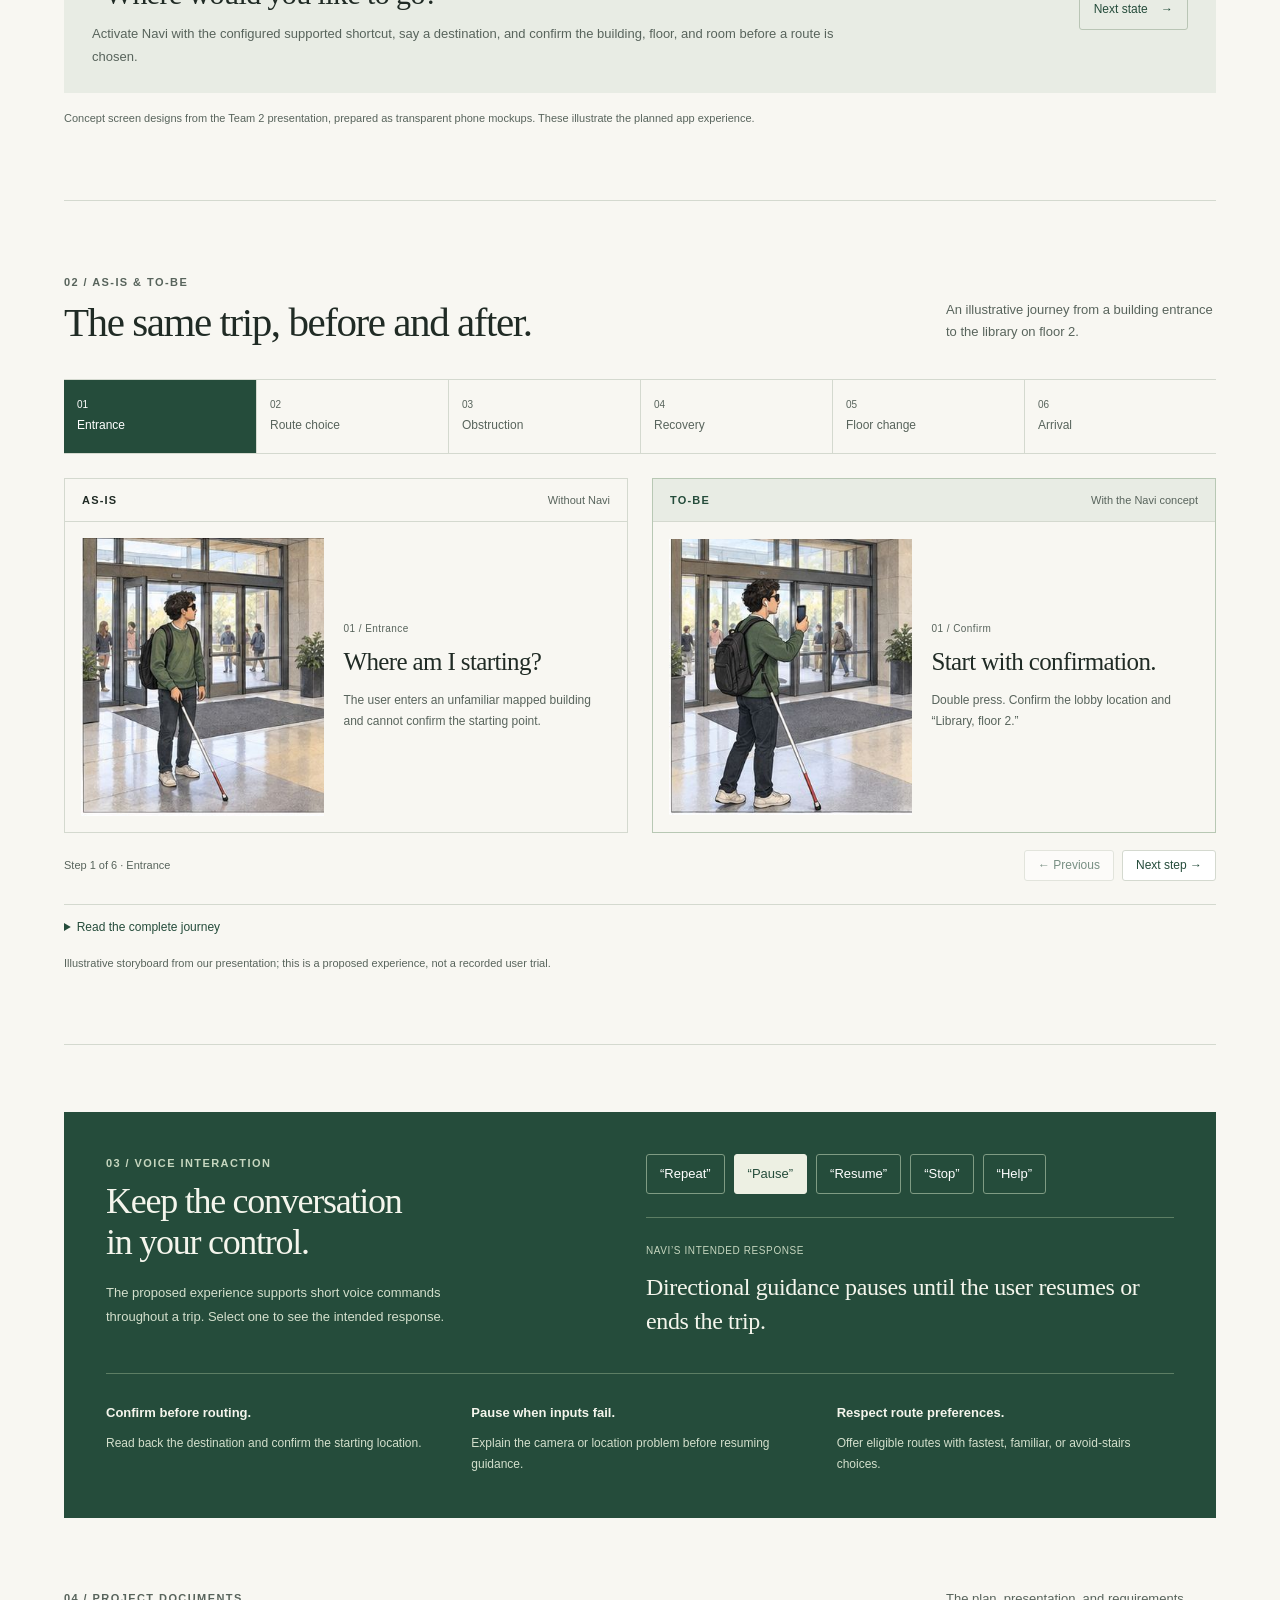
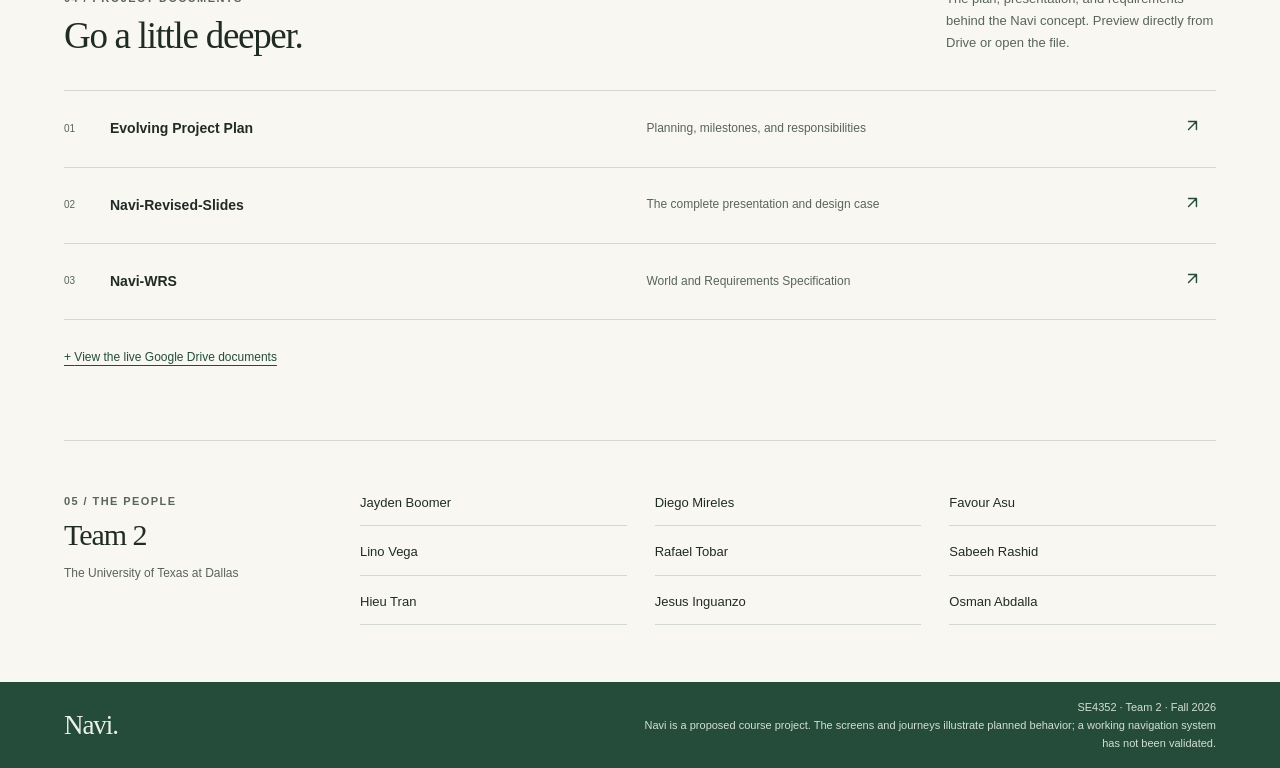
==== commit 5e7cf2bb: "updated card image reference and link arrows" ====
--- a/index.html
+++ b/index.html
@@ -6,15 +6,15 @@
     <meta name="viewport" content="width=device-width, initial-scale=1">
     <meta name="theme-color" content="#254c3b">
     <meta name="description"
-        content="Explore Navi, Team 2's indoor navigation concept: prototype screens, an AS-IS/TO-BE journey, voice controls, and project documents.">
+        content="A voice-led indoor navigation concept for blind and low-vision users. Explore Team 2's Navi prototype.">
     <title>Navi Team 2 · SE4352</title>
 
     <!-- Open Graph / Facebook / LinkedIn Meta Tags -->
     <meta property="og:title" content="Navi Team 2 · SE4352">
     <meta property="og:description"
-        content="Explore Navi, Team 2's indoor navigation concept: prototype screens, an AS-IS/TO-BE journey, voice controls, and project documents.">
+        content="A voice-led indoor navigation concept for blind and low-vision users. Explore Team 2's Navi prototype.">
     <meta property="og:image"
-        content="https://jayden-boomer.github.io/SE4352.001-TeamWebsite/Images/navi-logo.png">
+        content="https://raw.githubusercontent.com/Jayden-Boomer/SE4352.001-TeamWebsite/refs/heads/main/Images/navi-logo.png">
     <meta property="og:url" content="https://jayden-boomer.github.io/SE4352.001-TeamWebsite/">
     <meta property="og:type" content="website">
 
@@ -22,9 +22,14 @@
     <meta name="twitter:card" content="summary_large_image">
     <meta name="twitter:title" content="Navi Team 2 · SE4352">
     <meta name="twitter:description"
-        content="Explore Navi, Team 2's indoor navigation concept: prototype screens, an AS-IS/TO-BE journey, voice controls, and project documents.">
+        content="A voice-led indoor navigation concept for blind and low-vision users. Explore Team 2's Navi prototype.">
     <meta name="twitter:image"
-        content="https://jayden-boomer.github.io/SE4352.001-TeamWebsite/Images/navi-logo.png">
+        content="https://raw.githubusercontent.com/Jayden-Boomer/SE4352.001-TeamWebsite/refs/heads/main/Images/navi-logo.png">
+    <meta property="og:image:width" content="1200">
+    <meta property="og:image:height" content="630">
+    <meta property="og:image:type" content="image/jpeg">
+    <meta property="og:image:alt" content="Green Navi app logo centered on a light background">
+    <meta name="twitter:image:alt" content="Green Navi app logo centered on a light background">
     <link rel="stylesheet" href="styles.css">
     <script src="script.js" defer></script>
 </head>
@@ -34,10 +39,8 @@
     <header class="site-header">
         <div class="wrap">
             <a class="brand" href="#overview" aria-label="Navi, Team 2 home">
-                <img class="brand-logo"
-                    src="Images/navi-logo.png"
-                    alt="Navi" width="80" height="80"><span class="brand-divider" aria-hidden="true"></span><span
-                    class="team-label">Team 2</span>
+                <img class="brand-logo" src="Images/navi-logo.png" alt="Navi" width="80" height="80"><span
+                    class="brand-divider" aria-hidden="true"></span><span class="team-label">Team 2</span>
             </a>
             <nav class="top-nav" aria-label="Main navigation">
                 <a href="#overview">The app</a><a href="#prototype">Prototype</a><a href="#journey"
@@ -55,7 +58,11 @@
                         are, say where you want to go, and hear the next step through mapped indoor spaces.</p>
                     <div class="hero-actions"><a class="button" href="#prototype">Explore the prototype <span
                                 aria-hidden="true">→</span></a><a class="quiet-link" href="#journey">Follow a journey
-                            ↗</a></div>
+                            <svg xmlns="http://www.w3.org/2000/svg" width="1em" height="1em" viewBox="0 0 24 24"
+                                fill="none" stroke="currentColor" stroke-width="1.8" stroke-linecap="round"
+                                stroke-linejoin="round" aria-hidden="true" focusable="false">
+                                <path d="M7 17 17 7M7 7h10v10" />
+                            </svg></a></div>
                     <p class="hero-status">Team 2 · Fall 2026 · Concept prototype</p>
                 </div>
                 <figure class="hero-visual">
@@ -161,8 +168,7 @@
                         <h3 id="as-is-title">AS-IS</h3><span>Without Navi</span>
                     </div>
                     <div class="comparison-content">
-                        <img id="before-image"
-                            src="Images/journey-as-is-01-entrance.jpg"
+                        <img id="before-image" src="Images/journey-as-is-01-entrance.jpg"
                             alt="A blind traveler with a cane stands inside an unfamiliar building entrance."
                             width="330" height="376" loading="lazy">
                         <div class="comparison-copy">
@@ -178,8 +184,7 @@
                         <h3 id="to-be-title">TO-BE</h3><span>With the Navi concept</span>
                     </div>
                     <div class="comparison-content">
-                        <img id="after-image"
-                            src="Images/journey-to-be-01-confirm.jpg"
+                        <img id="after-image" src="Images/journey-to-be-01-confirm.jpg"
                             alt="The same traveler uses a phone to confirm their location and destination in the lobby."
                             width="330" height="375" loading="lazy">
                         <div class="comparison-copy">
@@ -300,17 +305,30 @@
                     rel="noopener noreferrer"
                     aria-label="Open Evolving Project Plan in Google Drive"><span>01</span><strong>Evolving Project
                         Plan</strong><span class="link-description">Planning, milestones, and
-                        responsibilities</span><span aria-hidden="true">↗</span></a><a class="document-link"
+                        responsibilities</span><span aria-hidden="true"><svg xmlns="http://www.w3.org/2000/svg"
+                            width="1em" height="1em" viewBox="0 0 24 24" fill="none" stroke="currentColor"
+                            stroke-width="1.8" stroke-linecap="round" stroke-linejoin="round" aria-hidden="true"
+                            focusable="false">
+                            <path d="M7 17 17 7M7 7h10v10" />
+                        </svg></span></a><a class="document-link"
                     href="https://drive.google.com/file/d/1PwwfpAXfEhWvgZzKQOcGmBm46Z7w4JfvNuSrhTbq1Dc" target="_blank"
                     rel="noopener noreferrer"
                     aria-label="Open Navi-Revised-Slides in Google Drive"><span>02</span><strong>Navi-Revised-Slides</strong><span
                         class="link-description">The complete presentation and design case</span><span
-                        aria-hidden="true">↗</span></a><a class="document-link"
+                        aria-hidden="true"><svg xmlns="http://www.w3.org/2000/svg" width="1em" height="1em"
+                            viewBox="0 0 24 24" fill="none" stroke="currentColor" stroke-width="1.8"
+                            stroke-linecap="round" stroke-linejoin="round" aria-hidden="true" focusable="false">
+                            <path d="M7 17 17 7M7 7h10v10" />
+                        </svg></span></a><a class="document-link"
                     href="https://drive.google.com/file/d/1VwUAquMQADoZXw4wMJJkaDvKIzpP2hNjxt00DKC1rWg" target="_blank"
                     rel="noopener noreferrer"
                     aria-label="Open Navi-WRS in Google Drive"><span>03</span><strong>Navi-WRS</strong><span
                         class="link-description">World and Requirements Specification</span><span
-                        aria-hidden="true">↗</span></a></div>
+                        aria-hidden="true"><svg xmlns="http://www.w3.org/2000/svg" width="1em" height="1em"
+                            viewBox="0 0 24 24" fill="none" stroke="currentColor" stroke-width="1.8"
+                            stroke-linecap="round" stroke-linejoin="round" aria-hidden="true" focusable="false">
+                            <path d="M7 17 17 7M7 7h10v10" />
+                        </svg></span></a></div>
             <details class="embedded-reader">
                 <summary>View the live Google Drive documents</summary>
                 <div class="document-layout">
@@ -351,13 +369,19 @@
                                         href="https://drive.google.com/file/d/1VtoiTTqwCYgvv6o8Y5rHKMa5ERk0trsykcOVa5pL9cw"
                                         target="_blank" rel="noopener noreferrer"
                                         title="Open Evolving Project Plan in Google Drive"
-                                        aria-label="Open Evolving Project Plan in Google Drive"><img class="ui-icon" src="Images/icon-open.svg" alt="" aria-hidden="true" width="17" height="17"></a>
+                                        aria-label="Open Evolving Project Plan in Google Drive"><img class="ui-icon"
+                                            src="Images/icon-open.svg" alt="" aria-hidden="true" width="17"
+                                            height="17"></a>
                                     <button class="icon-button" type="button" data-reload="plan"
                                         title="Refresh Evolving Project Plan from Google Drive"
-                                        aria-label="Refresh Evolving Project Plan from Google Drive"><img class="ui-icon" src="Images/icon-refresh.svg" alt="" aria-hidden="true" width="17" height="17"></button>
+                                        aria-label="Refresh Evolving Project Plan from Google Drive"><img
+                                            class="ui-icon" src="Images/icon-refresh.svg" alt="" aria-hidden="true"
+                                            width="17" height="17"></button>
                                     <button class="icon-button" type="button" data-expand="plan"
                                         title="Expand Evolving Project Plan"
-                                        aria-label="Expand Evolving Project Plan"><img class="ui-icon" src="Images/icon-expand.svg" alt="" aria-hidden="true" width="17" height="17"></button>
+                                        aria-label="Expand Evolving Project Plan"><img class="ui-icon"
+                                            src="Images/icon-expand.svg" alt="" aria-hidden="true" width="17"
+                                            height="17"></button>
                                 </div>
                             </div>
                             <div class="viewer-frame"><iframe
@@ -367,7 +391,12 @@
                             <div class="viewer-caption"><span>Live Google Drive preview</span><a
                                     href="https://drive.google.com/file/d/1VtoiTTqwCYgvv6o8Y5rHKMa5ERk0trsykcOVa5pL9cw"
                                     target="_blank" rel="noopener noreferrer">View in Google Drive <span
-                                        aria-hidden="true">↗</span></a></div>
+                                        aria-hidden="true"><svg xmlns="http://www.w3.org/2000/svg" width="1em"
+                                            height="1em" viewBox="0 0 24 24" fill="none" stroke="currentColor"
+                                            stroke-width="1.8" stroke-linecap="round" stroke-linejoin="round"
+                                            aria-hidden="true" focusable="false">
+                                            <path d="M7 17 17 7M7 7h10v10" />
+                                        </svg></span></a></div>
                         </section>
                         <section class="document-panel" id="panel-slides" role="tabpanel" aria-labelledby="tab-slides"
                             tabindex="0" hidden>
@@ -379,12 +408,18 @@
                                         href="https://drive.google.com/file/d/1PwwfpAXfEhWvgZzKQOcGmBm46Z7w4JfvNuSrhTbq1Dc"
                                         target="_blank" rel="noopener noreferrer"
                                         title="Open Navi-Revised-Slides in Google Drive"
-                                        aria-label="Open Navi-Revised-Slides in Google Drive"><img class="ui-icon" src="Images/icon-open.svg" alt="" aria-hidden="true" width="17" height="17"></a>
+                                        aria-label="Open Navi-Revised-Slides in Google Drive"><img class="ui-icon"
+                                            src="Images/icon-open.svg" alt="" aria-hidden="true" width="17"
+                                            height="17"></a>
                                     <button class="icon-button" type="button" data-reload="slides"
                                         title="Refresh Navi-Revised-Slides from Google Drive"
-                                        aria-label="Refresh Navi-Revised-Slides from Google Drive"><img class="ui-icon" src="Images/icon-refresh.svg" alt="" aria-hidden="true" width="17" height="17"></button>
+                                        aria-label="Refresh Navi-Revised-Slides from Google Drive"><img class="ui-icon"
+                                            src="Images/icon-refresh.svg" alt="" aria-hidden="true" width="17"
+                                            height="17"></button>
                                     <button class="icon-button" type="button" data-expand="slides"
-                                        title="Expand Navi-Revised-Slides" aria-label="Expand Navi-Revised-Slides"><img class="ui-icon" src="Images/icon-expand.svg" alt="" aria-hidden="true" width="17" height="17"></button>
+                                        title="Expand Navi-Revised-Slides" aria-label="Expand Navi-Revised-Slides"><img
+                                            class="ui-icon" src="Images/icon-expand.svg" alt="" aria-hidden="true"
+                                            width="17" height="17"></button>
                                 </div>
                             </div>
                             <div class="viewer-frame"><iframe
@@ -394,7 +429,12 @@
                             <div class="viewer-caption"><span>Live Google Drive preview</span><a
                                     href="https://drive.google.com/file/d/1PwwfpAXfEhWvgZzKQOcGmBm46Z7w4JfvNuSrhTbq1Dc"
                                     target="_blank" rel="noopener noreferrer">View in Google Drive <span
-                                        aria-hidden="true">↗</span></a></div>
+                                        aria-hidden="true"><svg xmlns="http://www.w3.org/2000/svg" width="1em"
+                                            height="1em" viewBox="0 0 24 24" fill="none" stroke="currentColor"
+                                            stroke-width="1.8" stroke-linecap="round" stroke-linejoin="round"
+                                            aria-hidden="true" focusable="false">
+                                            <path d="M7 17 17 7M7 7h10v10" />
+                                        </svg></span></a></div>
                         </section>
                         <section class="document-panel" id="panel-wrs" role="tabpanel" aria-labelledby="tab-wrs"
                             tabindex="0" hidden>
@@ -405,12 +445,17 @@
                                     <a class="icon-button"
                                         href="https://drive.google.com/file/d/1VwUAquMQADoZXw4wMJJkaDvKIzpP2hNjxt00DKC1rWg"
                                         target="_blank" rel="noopener noreferrer" title="Open Navi-WRS in Google Drive"
-                                        aria-label="Open Navi-WRS in Google Drive"><img class="ui-icon" src="Images/icon-open.svg" alt="" aria-hidden="true" width="17" height="17"></a>
+                                        aria-label="Open Navi-WRS in Google Drive"><img class="ui-icon"
+                                            src="Images/icon-open.svg" alt="" aria-hidden="true" width="17"
+                                            height="17"></a>
                                     <button class="icon-button" type="button" data-reload="wrs"
                                         title="Refresh Navi-WRS from Google Drive"
-                                        aria-label="Refresh Navi-WRS from Google Drive"><img class="ui-icon" src="Images/icon-refresh.svg" alt="" aria-hidden="true" width="17" height="17"></button>
+                                        aria-label="Refresh Navi-WRS from Google Drive"><img class="ui-icon"
+                                            src="Images/icon-refresh.svg" alt="" aria-hidden="true" width="17"
+                                            height="17"></button>
                                     <button class="icon-button" type="button" data-expand="wrs" title="Expand Navi-WRS"
-                                        aria-label="Expand Navi-WRS"><img class="ui-icon" src="Images/icon-expand.svg" alt="" aria-hidden="true" width="17" height="17"></button>
+                                        aria-label="Expand Navi-WRS"><img class="ui-icon" src="Images/icon-expand.svg"
+                                            alt="" aria-hidden="true" width="17" height="17"></button>
                                 </div>
                             </div>
                             <div class="viewer-frame"><iframe
@@ -420,7 +465,12 @@
                             <div class="viewer-caption"><span>Live Google Drive preview</span><a
                                     href="https://drive.google.com/file/d/1VwUAquMQADoZXw4wMJJkaDvKIzpP2hNjxt00DKC1rWg"
                                     target="_blank" rel="noopener noreferrer">View in Google Drive <span
-                                        aria-hidden="true">↗</span></a></div>
+                                        aria-hidden="true"><svg xmlns="http://www.w3.org/2000/svg" width="1em"
+                                            height="1em" viewBox="0 0 24 24" fill="none" stroke="currentColor"
+                                            stroke-width="1.8" stroke-linecap="round" stroke-linejoin="round"
+                                            aria-hidden="true" focusable="false">
+                                            <path d="M7 17 17 7M7 7h10v10" />
+                                        </svg></span></a></div>
                         </section>
                     </div>
                 </div>
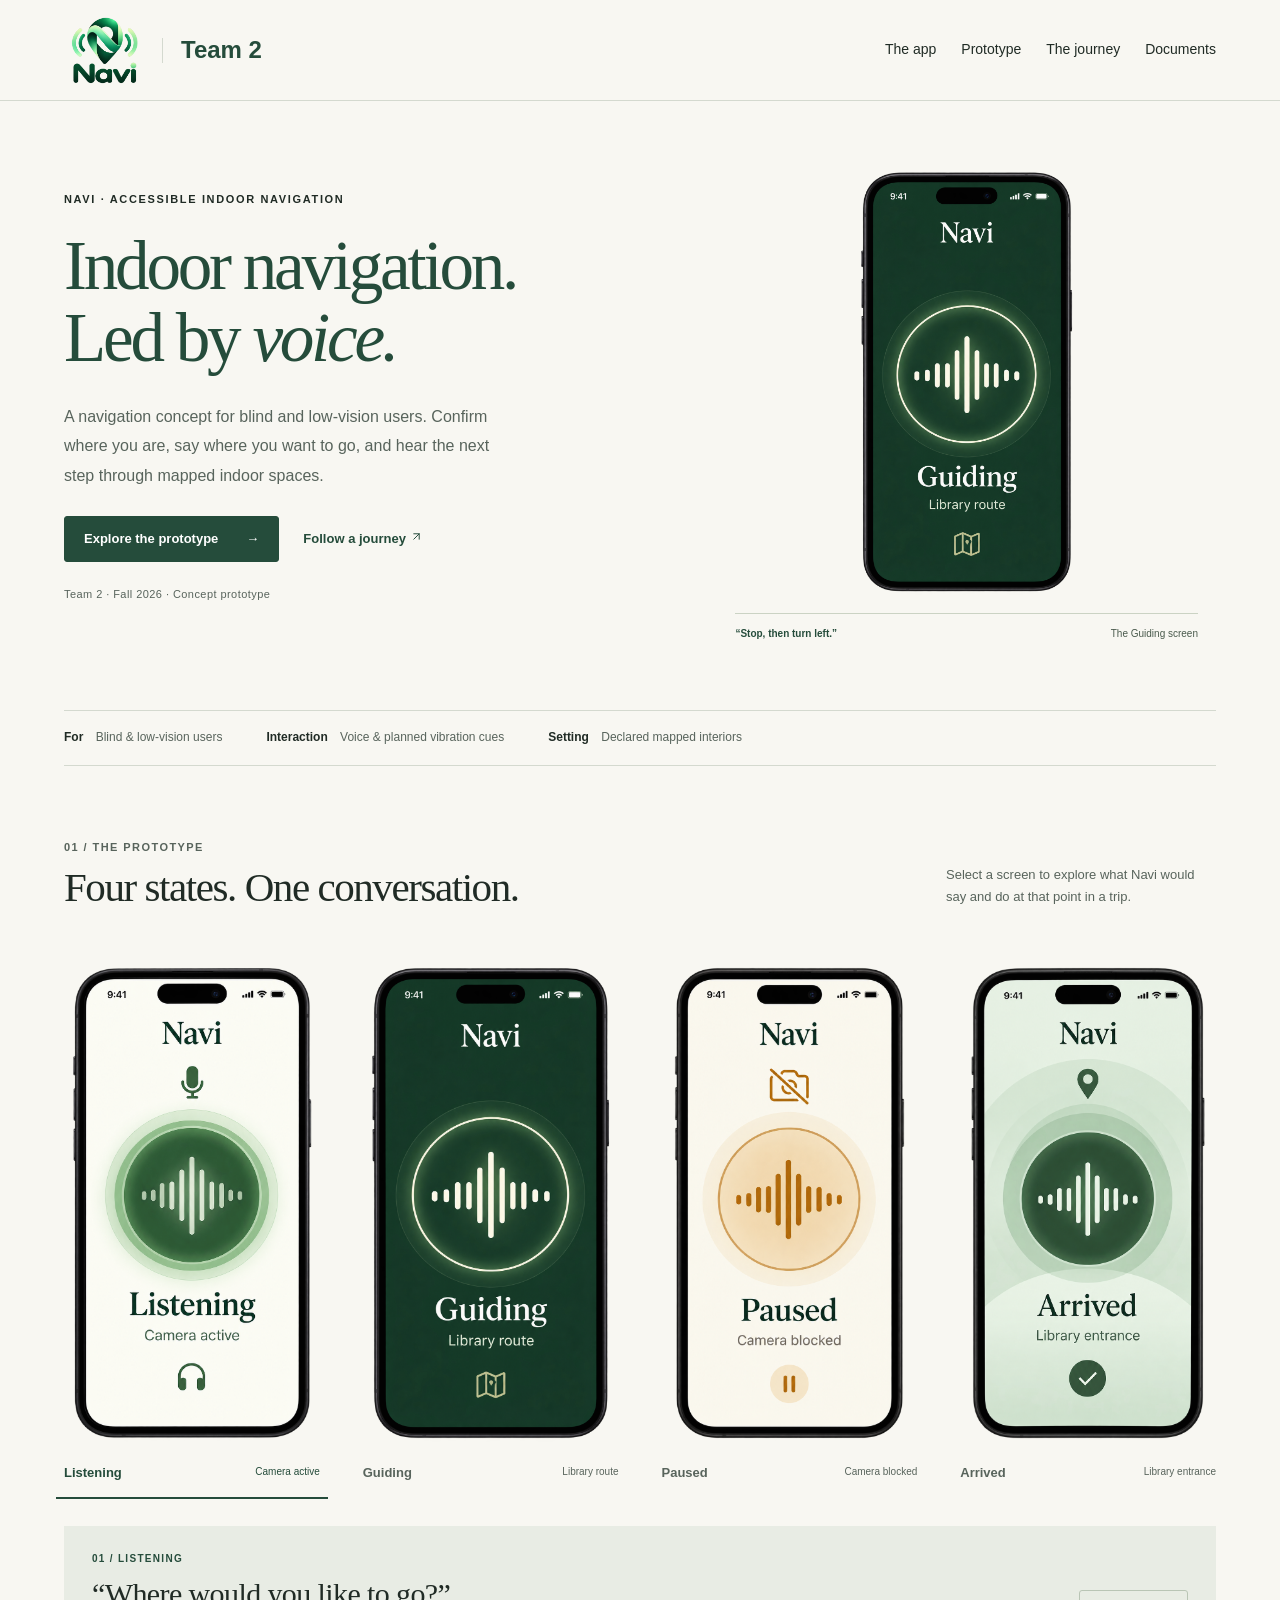
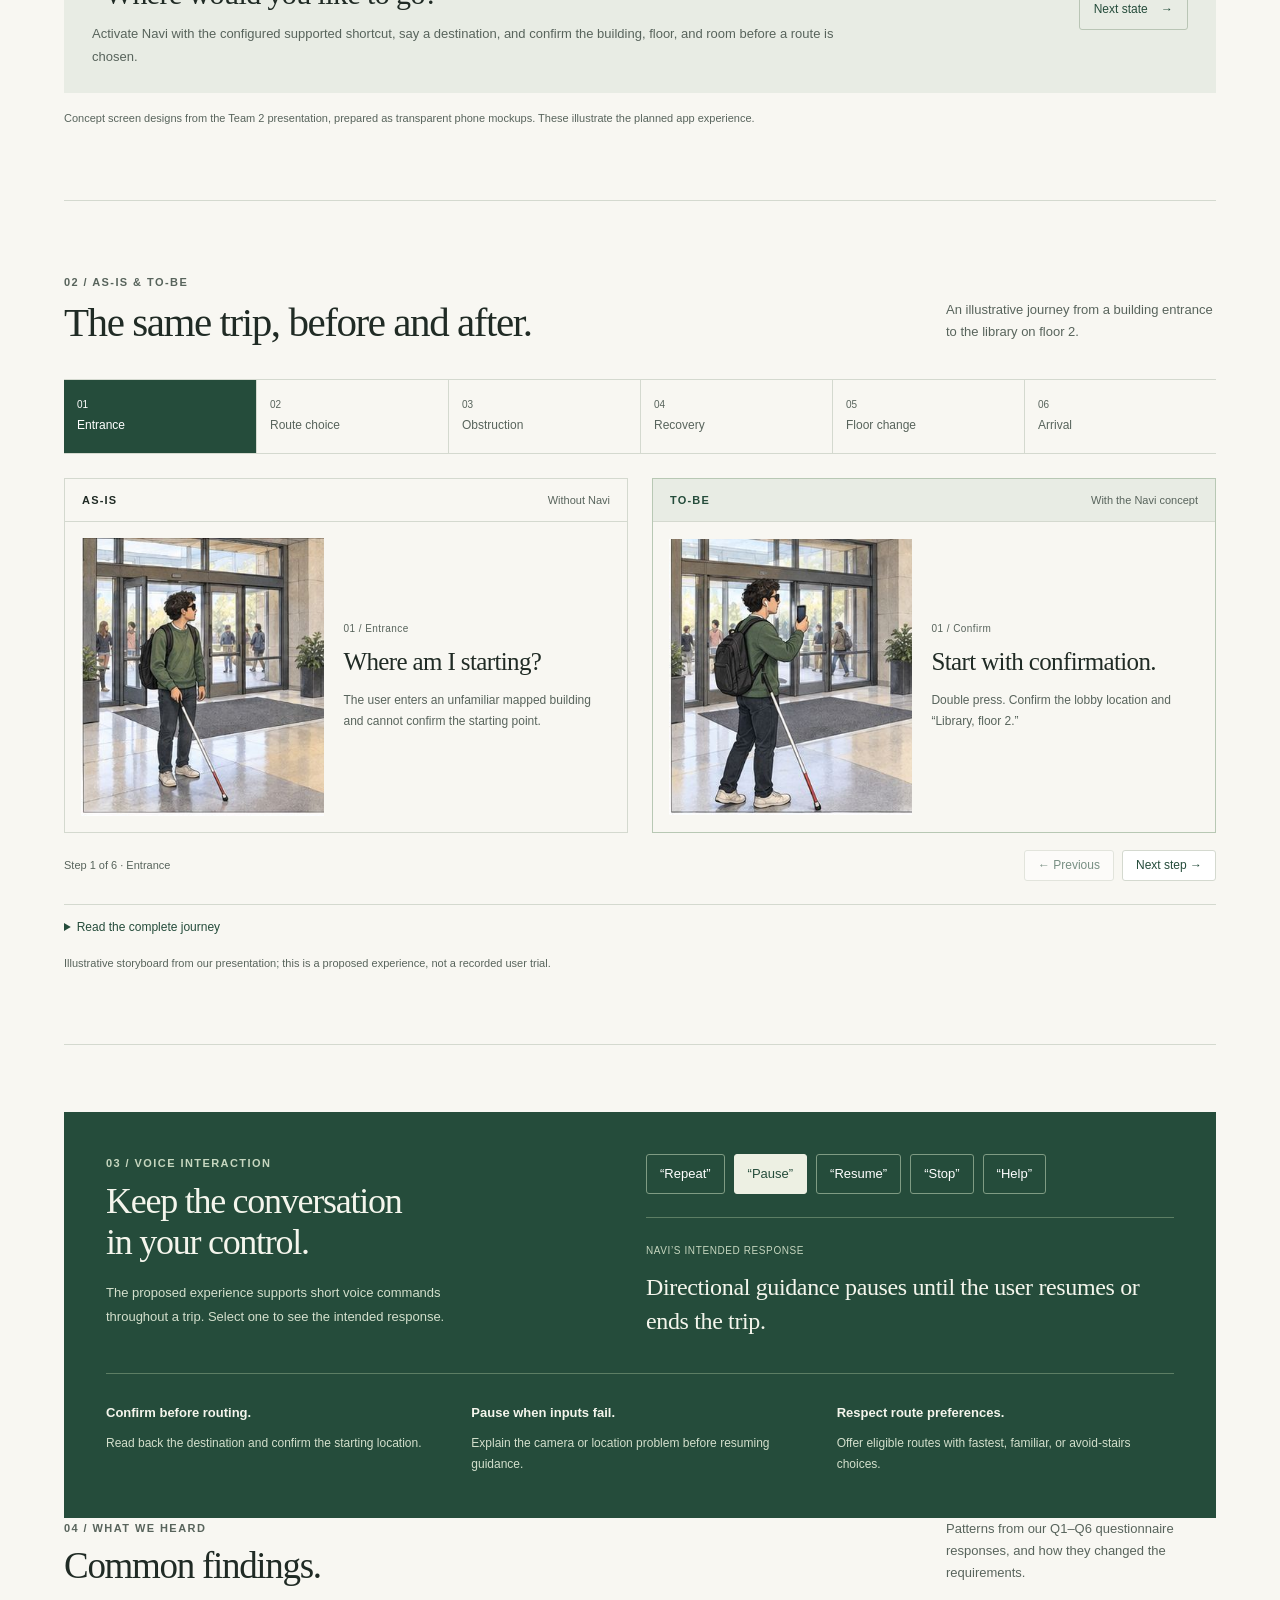
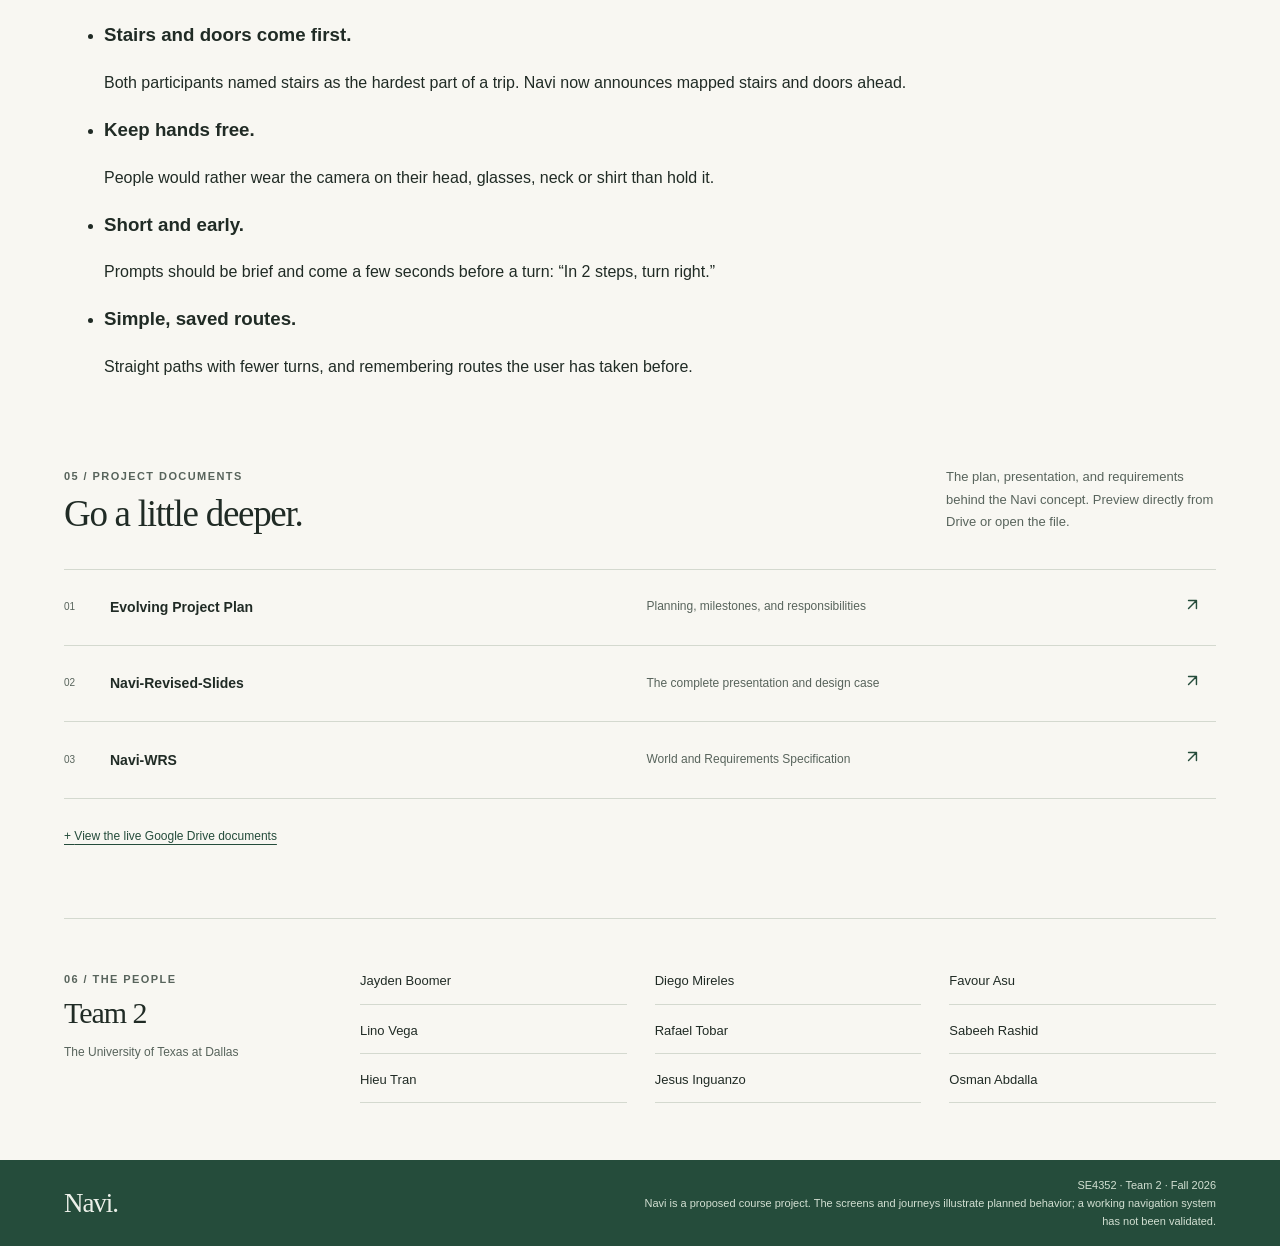
==== commit 66833d3c: "Add common findings section to homepage Added a new findings section with common insights from quest" ====
--- a/index.html
+++ b/index.html
@@ -6,25 +6,25 @@
     <meta name="viewport" content="width=device-width, initial-scale=1">
     <meta name="theme-color" content="#254c3b">
     <meta name="description"
-        content="A voice-led indoor navigation concept for blind and low-vision users. Explore Team 2's Navi prototype.">
-    <title>Navi Team 2 · SE4352</title>
+        content="A voice-led indoor navigation concept for blind and low-vision users.">
+    <title>Navi | SE4352.001 Team 2</title>
 
     <!-- Open Graph / Facebook / LinkedIn Meta Tags -->
-    <meta property="og:title" content="Navi Team 2 · SE4352">
+    <meta property="og:title" content="Navi | SE4352.001 Team 2">
     <meta property="og:description"
-        content="A voice-led indoor navigation concept for blind and low-vision users. Explore Team 2's Navi prototype.">
+        content="A voice-led indoor navigation concept for blind and low-vision users.">
     <meta property="og:image"
-        content="https://raw.githubusercontent.com/Jayden-Boomer/SE4352.001-TeamWebsite/refs/heads/main/Images/navi-logo.png">
+        content="https://raw.githubusercontent.com/Jayden-Boomer/SE4352.001-TeamWebsite/refs/heads/main/Images/navi-social-preview.jpg">
     <meta property="og:url" content="https://jayden-boomer.github.io/SE4352.001-TeamWebsite/">
     <meta property="og:type" content="website">
 
     <!-- Twitter Card Meta Tags -->
     <meta name="twitter:card" content="summary_large_image">
-    <meta name="twitter:title" content="Navi Team 2 · SE4352">
+    <meta name="twitter:title" content="Navi | SE4352.001 Team 2">
     <meta name="twitter:description"
-        content="A voice-led indoor navigation concept for blind and low-vision users. Explore Team 2's Navi prototype.">
+        content="A voice-led indoor navigation concept for blind and low-vision users.">
     <meta name="twitter:image"
-        content="https://raw.githubusercontent.com/Jayden-Boomer/SE4352.001-TeamWebsite/refs/heads/main/Images/navi-logo.png">
+        content="https://raw.githubusercontent.com/Jayden-Boomer/SE4352.001-TeamWebsite/refs/heads/main/Images/navi-social-preview.jpg">
     <meta property="og:image:width" content="1200">
     <meta property="og:image:height" content="630">
     <meta property="og:image:type" content="image/jpeg">
@@ -291,17 +291,46 @@
             </dl>
         </section>
 
+        <section id="findings" class="findings-section" aria-labelledby="findings-title">
+            <div class="section-heading">
+                <div>
+                    <p class="section-number">04 / What we heard</p>
+                    <h2 id="findings-title">Common findings.</h2>
+                </div>
+                <p>Patterns from our Q1–Q6 questionnaire responses, and how they changed the requirements.</p>
+            </div>
+            <ul class="findings-list">
+                <li>
+                    <h3>Stairs and doors come first.</h3>
+                    <p>Both participants named stairs as the hardest part of a trip. Navi now announces mapped
+                        stairs and doors ahead.</p>
+                </li>
+                <li>
+                    <h3>Keep hands free.</h3>
+                    <p>People would rather wear the camera on their head, glasses, neck or shirt than hold it.</p>
+                </li>
+                <li>
+                    <h3>Short and early.</h3>
+                    <p>Prompts should be brief and come a few seconds before a turn: “In 2 steps, turn right.”</p>
+                </li>
+                <li>
+                    <h3>Simple, saved routes.</h3>
+                    <p>Straight paths with fewer turns, and remembering routes the user has taken before.</p>
+                </li>
+            </ul>
+        </section>
+
         <section id="documents" class="documents" aria-labelledby="documents-title">
             <div class="section-heading">
                 <div>
-                    <p class="section-number">04 / Project documents</p>
+                    <p class="section-number">05 / Project documents</p>
                     <h2 id="documents-title">Go a little deeper.</h2>
                 </div>
                 <p>The plan, presentation, and requirements behind the Navi concept. Preview directly from Drive or open
                     the file.</p>
             </div>
             <div class="document-link-list"><a class="document-link"
-                    href="https://drive.google.com/file/d/1VtoiTTqwCYgvv6o8Y5rHKMa5ERk0trsykcOVa5pL9cw" target="_blank"
+                    href="https://drive.google.com/file/d/1hACSXPai1dtyewFtiPGW09cdF-xlPtRCoM5-7-Gh1VU" target="_blank"
                     rel="noopener noreferrer"
                     aria-label="Open Evolving Project Plan in Google Drive"><span>01</span><strong>Evolving Project
                         Plan</strong><span class="link-description">Planning, milestones, and
@@ -311,7 +340,7 @@
                             focusable="false">
                             <path d="M7 17 17 7M7 7h10v10" />
                         </svg></span></a><a class="document-link"
-                    href="https://drive.google.com/file/d/1PwwfpAXfEhWvgZzKQOcGmBm46Z7w4JfvNuSrhTbq1Dc" target="_blank"
+                    href="https://drive.google.com/file/d/1jNQZcoRCkacBHKTDs9lEVU7aNvl5Re5bTEpy70zpXp0" target="_blank"
                     rel="noopener noreferrer"
                     aria-label="Open Navi-Revised-Slides in Google Drive"><span>02</span><strong>Navi-Revised-Slides</strong><span
                         class="link-description">The complete presentation and design case</span><span
@@ -320,7 +349,7 @@
                             stroke-linecap="round" stroke-linejoin="round" aria-hidden="true" focusable="false">
                             <path d="M7 17 17 7M7 7h10v10" />
                         </svg></span></a><a class="document-link"
-                    href="https://drive.google.com/file/d/1VwUAquMQADoZXw4wMJJkaDvKIzpP2hNjxt00DKC1rWg" target="_blank"
+                    href="https://drive.google.com/file/d/1LT7y96SHiYgPcUXRNKzPEuwPfGUhCKLQ1s5u7DGJFtE" target="_blank"
                     rel="noopener noreferrer"
                     aria-label="Open Navi-WRS in Google Drive"><span>03</span><strong>Navi-WRS</strong><span
                         class="link-description">World and Requirements Specification</span><span
@@ -366,7 +395,7 @@
                                         &amp; milestones</span></h3>
                                 <div class="viewer-tools" aria-label="Document actions">
                                     <a class="icon-button"
-                                        href="https://drive.google.com/file/d/1VtoiTTqwCYgvv6o8Y5rHKMa5ERk0trsykcOVa5pL9cw"
+                                        href="https://drive.google.com/file/d/1hACSXPai1dtyewFtiPGW09cdF-xlPtRCoM5-7-Gh1VU"
                                         target="_blank" rel="noopener noreferrer"
                                         title="Open Evolving Project Plan in Google Drive"
                                         aria-label="Open Evolving Project Plan in Google Drive"><img class="ui-icon"
@@ -385,11 +414,11 @@
                                 </div>
                             </div>
                             <div class="viewer-frame"><iframe
-                                    src="https://drive.google.com/file/d/1VtoiTTqwCYgvv6o8Y5rHKMa5ERk0trsykcOVa5pL9cw/preview"
+                                    src="https://drive.google.com/file/d/1hACSXPai1dtyewFtiPGW09cdF-xlPtRCoM5-7-Gh1VU/preview"
                                     title="Evolving Project Plan Google Drive preview" loading="lazy" allow="fullscreen"
                                     allowfullscreen></iframe></div>
                             <div class="viewer-caption"><span>Live Google Drive preview</span><a
-                                    href="https://drive.google.com/file/d/1VtoiTTqwCYgvv6o8Y5rHKMa5ERk0trsykcOVa5pL9cw"
+                                    href="https://drive.google.com/file/d/1hACSXPai1dtyewFtiPGW09cdF-xlPtRCoM5-7-Gh1VU"
                                     target="_blank" rel="noopener noreferrer">View in Google Drive <span
                                         aria-hidden="true"><svg xmlns="http://www.w3.org/2000/svg" width="1em"
                                             height="1em" viewBox="0 0 24 24" fill="none" stroke="currentColor"
@@ -405,7 +434,7 @@
                                         presentation</span></h3>
                                 <div class="viewer-tools" aria-label="Document actions">
                                     <a class="icon-button"
-                                        href="https://drive.google.com/file/d/1PwwfpAXfEhWvgZzKQOcGmBm46Z7w4JfvNuSrhTbq1Dc"
+                                        href="https://drive.google.com/file/d/1jNQZcoRCkacBHKTDs9lEVU7aNvl5Re5bTEpy70zpXp0"
                                         target="_blank" rel="noopener noreferrer"
                                         title="Open Navi-Revised-Slides in Google Drive"
                                         aria-label="Open Navi-Revised-Slides in Google Drive"><img class="ui-icon"
@@ -423,11 +452,11 @@
                                 </div>
                             </div>
                             <div class="viewer-frame"><iframe
-                                    src="https://drive.google.com/file/d/1PwwfpAXfEhWvgZzKQOcGmBm46Z7w4JfvNuSrhTbq1Dc/preview"
+                                    src="https://drive.google.com/file/d/1jNQZcoRCkacBHKTDs9lEVU7aNvl5Re5bTEpy70zpXp0/preview"
                                     title="Navi-Revised-Slides Google Drive preview" loading="lazy" allow="fullscreen"
                                     allowfullscreen></iframe></div>
                             <div class="viewer-caption"><span>Live Google Drive preview</span><a
-                                    href="https://drive.google.com/file/d/1PwwfpAXfEhWvgZzKQOcGmBm46Z7w4JfvNuSrhTbq1Dc"
+                                    href="https://drive.google.com/file/d/1jNQZcoRCkacBHKTDs9lEVU7aNvl5Re5bTEpy70zpXp0"
                                     target="_blank" rel="noopener noreferrer">View in Google Drive <span
                                         aria-hidden="true"><svg xmlns="http://www.w3.org/2000/svg" width="1em"
                                             height="1em" viewBox="0 0 24 24" fill="none" stroke="currentColor"
@@ -443,7 +472,7 @@
                                         Specification</span></h3>
                                 <div class="viewer-tools" aria-label="Document actions">
                                     <a class="icon-button"
-                                        href="https://drive.google.com/file/d/1VwUAquMQADoZXw4wMJJkaDvKIzpP2hNjxt00DKC1rWg"
+                                        href="https://drive.google.com/file/d/1LT7y96SHiYgPcUXRNKzPEuwPfGUhCKLQ1s5u7DGJFtE"
                                         target="_blank" rel="noopener noreferrer" title="Open Navi-WRS in Google Drive"
                                         aria-label="Open Navi-WRS in Google Drive"><img class="ui-icon"
                                             src="Images/icon-open.svg" alt="" aria-hidden="true" width="17"
@@ -459,11 +488,11 @@
                                 </div>
                             </div>
                             <div class="viewer-frame"><iframe
-                                    src="https://drive.google.com/file/d/1VwUAquMQADoZXw4wMJJkaDvKIzpP2hNjxt00DKC1rWg/preview"
+                                    src="https://drive.google.com/file/d/1LT7y96SHiYgPcUXRNKzPEuwPfGUhCKLQ1s5u7DGJFtE/preview"
                                     title="Navi-WRS Google Drive preview" loading="lazy" allow="fullscreen"
                                     allowfullscreen></iframe></div>
                             <div class="viewer-caption"><span>Live Google Drive preview</span><a
-                                    href="https://drive.google.com/file/d/1VwUAquMQADoZXw4wMJJkaDvKIzpP2hNjxt00DKC1rWg"
+                                    href="https://drive.google.com/file/d/1LT7y96SHiYgPcUXRNKzPEuwPfGUhCKLQ1s5u7DGJFtE"
                                     target="_blank" rel="noopener noreferrer">View in Google Drive <span
                                         aria-hidden="true"><svg xmlns="http://www.w3.org/2000/svg" width="1em"
                                             height="1em" viewBox="0 0 24 24" fill="none" stroke="currentColor"
@@ -479,7 +508,7 @@
 
         <section id="team" class="team-section" aria-labelledby="team-title">
             <div>
-                <p class="section-number">05 / The people</p>
+                <p class="section-number">06 / The people</p>
                 <h2 id="team-title">Team 2</h2>
                 <p class="team-subtitle">The University of Texas at Dallas</p>
             </div>
@@ -515,4 +544,4 @@
 
 </body>
 
-</html>+</html>
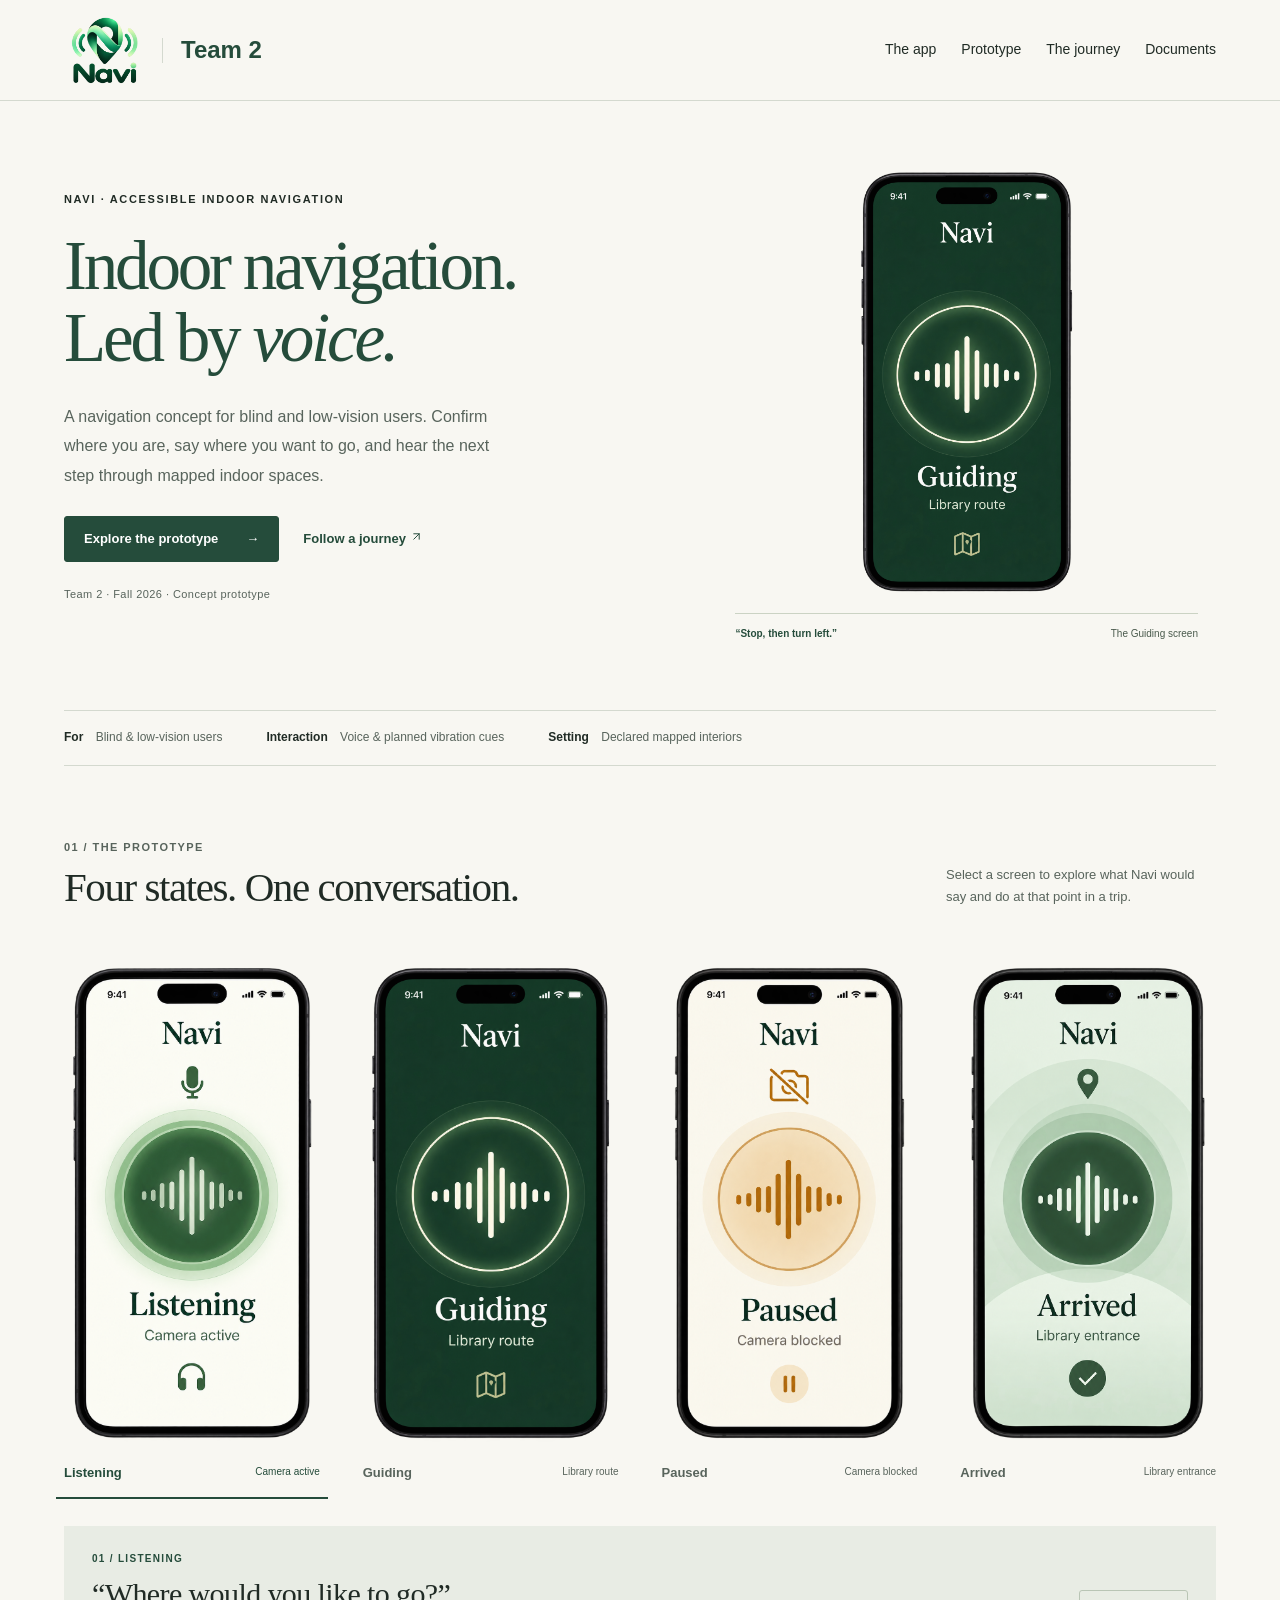
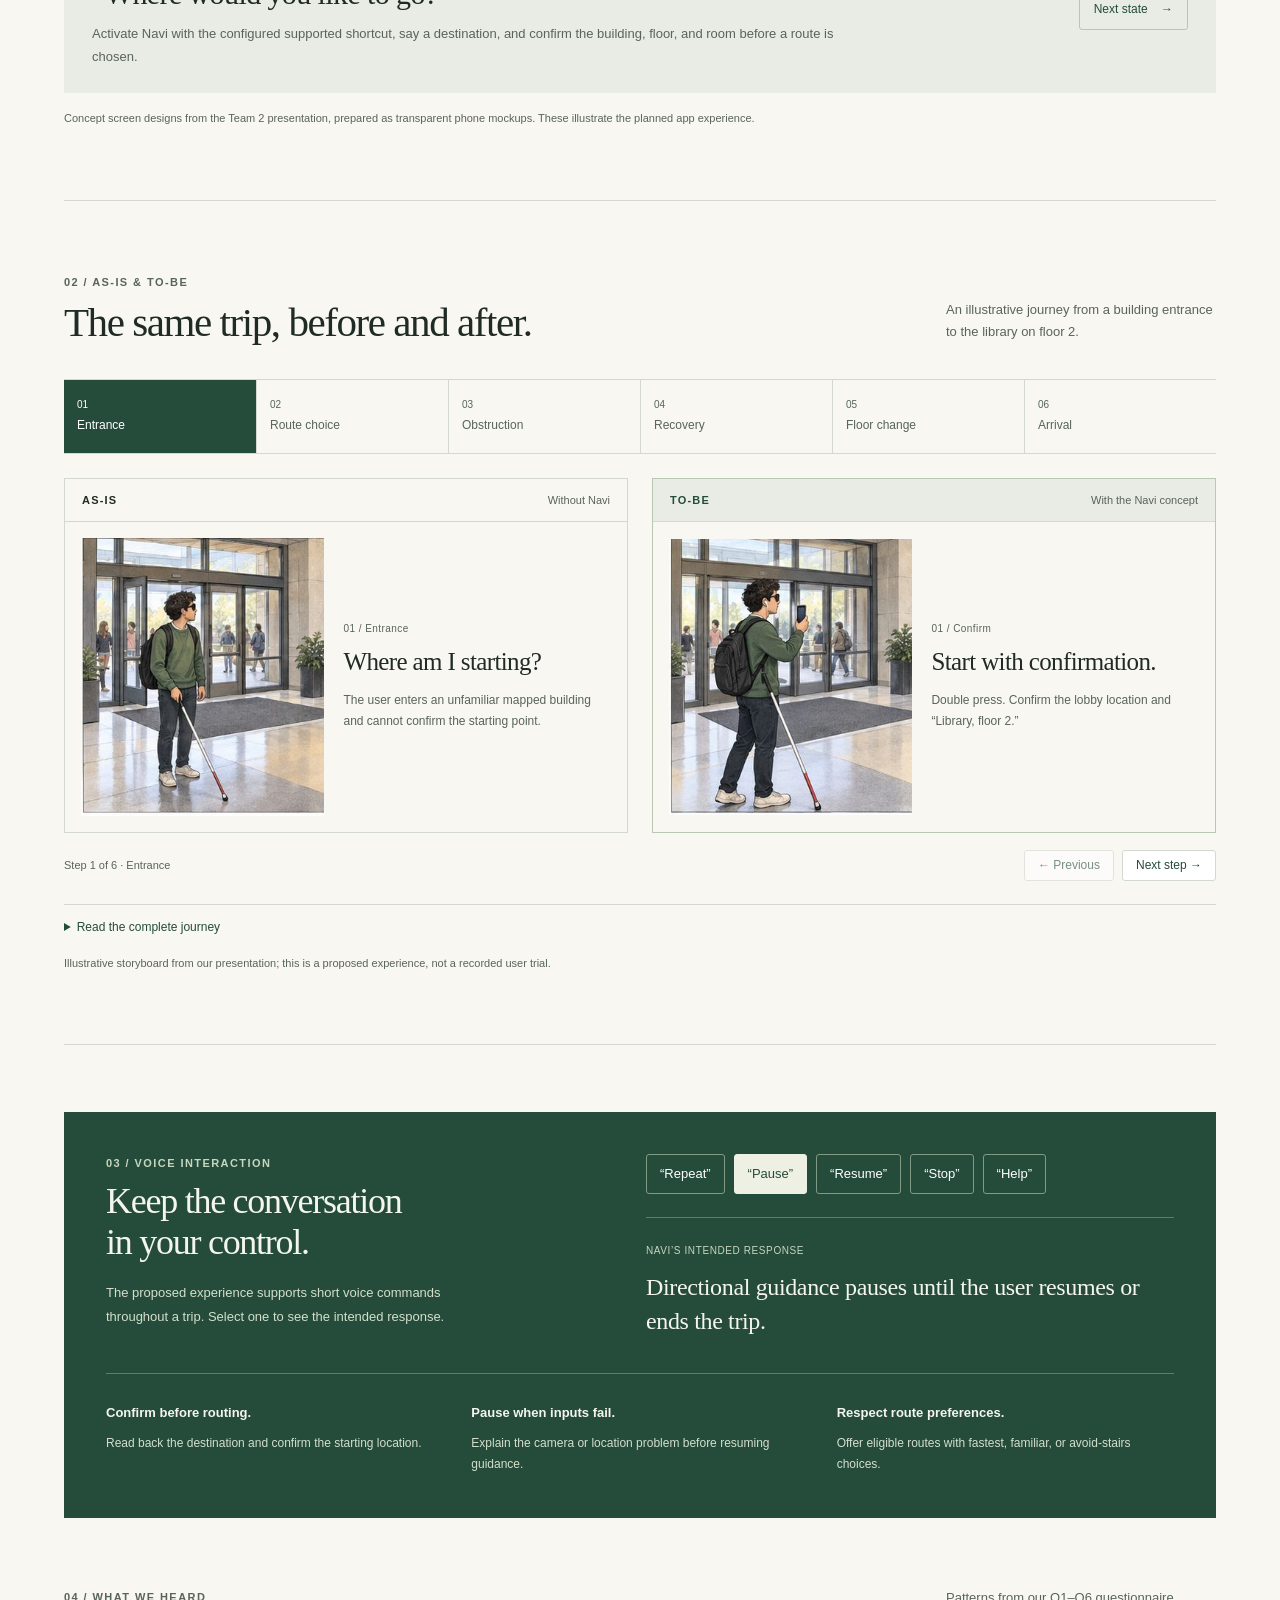
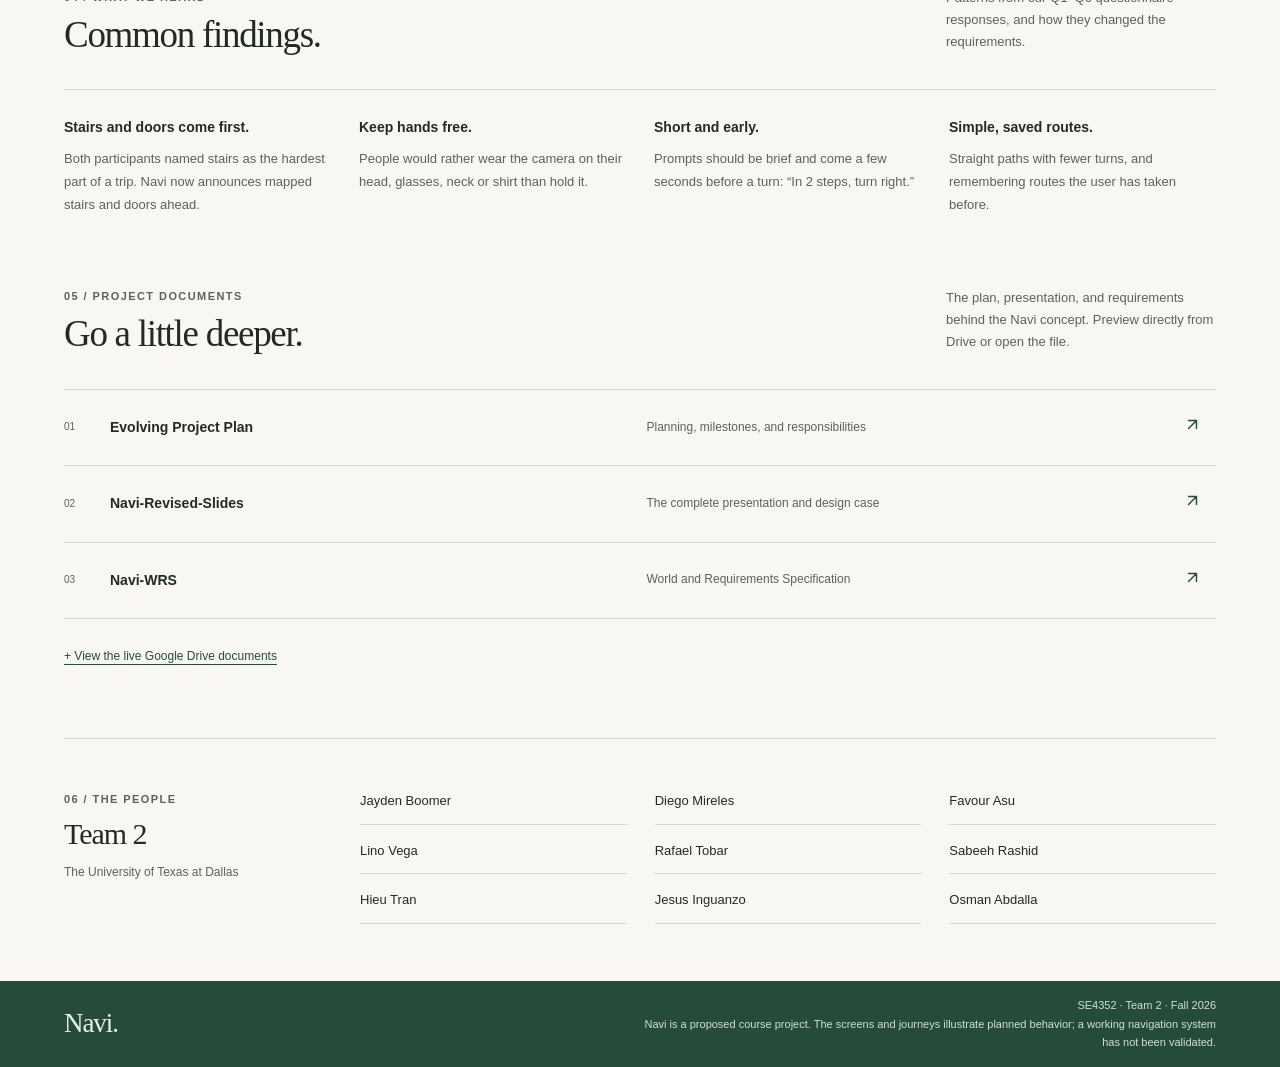
==== commit 049b291b: "Use data attributes for Drive links in index.html" ====
--- a/index.html
+++ b/index.html
@@ -330,7 +330,7 @@
                     the file.</p>
             </div>
             <div class="document-link-list"><a class="document-link"
-                    href="https://drive.google.com/file/d/1hACSXPai1dtyewFtiPGW09cdF-xlPtRCoM5-7-Gh1VU" target="_blank"
+                    data-doc-link="plan" target="_blank"
                     rel="noopener noreferrer"
                     aria-label="Open Evolving Project Plan in Google Drive"><span>01</span><strong>Evolving Project
                         Plan</strong><span class="link-description">Planning, milestones, and
@@ -340,7 +340,7 @@
                             focusable="false">
                             <path d="M7 17 17 7M7 7h10v10" />
                         </svg></span></a><a class="document-link"
-                    href="https://drive.google.com/file/d/1jNQZcoRCkacBHKTDs9lEVU7aNvl5Re5bTEpy70zpXp0" target="_blank"
+                    data-doc-link="slides" target="_blank"
                     rel="noopener noreferrer"
                     aria-label="Open Navi-Revised-Slides in Google Drive"><span>02</span><strong>Navi-Revised-Slides</strong><span
                         class="link-description">The complete presentation and design case</span><span
@@ -349,7 +349,7 @@
                             stroke-linecap="round" stroke-linejoin="round" aria-hidden="true" focusable="false">
                             <path d="M7 17 17 7M7 7h10v10" />
                         </svg></span></a><a class="document-link"
-                    href="https://drive.google.com/file/d/1LT7y96SHiYgPcUXRNKzPEuwPfGUhCKLQ1s5u7DGJFtE" target="_blank"
+                    data-doc-link="wrs" target="_blank"
                     rel="noopener noreferrer"
                     aria-label="Open Navi-WRS in Google Drive"><span>03</span><strong>Navi-WRS</strong><span
                         class="link-description">World and Requirements Specification</span><span
@@ -395,7 +395,7 @@
                                         &amp; milestones</span></h3>
                                 <div class="viewer-tools" aria-label="Document actions">
                                     <a class="icon-button"
-                                        href="https://drive.google.com/file/d/1hACSXPai1dtyewFtiPGW09cdF-xlPtRCoM5-7-Gh1VU"
+                                        data-doc-link="plan"
                                         target="_blank" rel="noopener noreferrer"
                                         title="Open Evolving Project Plan in Google Drive"
                                         aria-label="Open Evolving Project Plan in Google Drive"><img class="ui-icon"
@@ -414,11 +414,11 @@
                                 </div>
                             </div>
                             <div class="viewer-frame"><iframe
-                                    src="https://drive.google.com/file/d/1hACSXPai1dtyewFtiPGW09cdF-xlPtRCoM5-7-Gh1VU/preview"
+                                    data-doc-preview="plan"
                                     title="Evolving Project Plan Google Drive preview" loading="lazy" allow="fullscreen"
                                     allowfullscreen></iframe></div>
                             <div class="viewer-caption"><span>Live Google Drive preview</span><a
-                                    href="https://drive.google.com/file/d/1hACSXPai1dtyewFtiPGW09cdF-xlPtRCoM5-7-Gh1VU"
+                                    data-doc-link="plan"
                                     target="_blank" rel="noopener noreferrer">View in Google Drive <span
                                         aria-hidden="true"><svg xmlns="http://www.w3.org/2000/svg" width="1em"
                                             height="1em" viewBox="0 0 24 24" fill="none" stroke="currentColor"
@@ -434,7 +434,7 @@
                                         presentation</span></h3>
                                 <div class="viewer-tools" aria-label="Document actions">
                                     <a class="icon-button"
-                                        href="https://drive.google.com/file/d/1jNQZcoRCkacBHKTDs9lEVU7aNvl5Re5bTEpy70zpXp0"
+                                        data-doc-link="slides"
                                         target="_blank" rel="noopener noreferrer"
                                         title="Open Navi-Revised-Slides in Google Drive"
                                         aria-label="Open Navi-Revised-Slides in Google Drive"><img class="ui-icon"
@@ -452,11 +452,11 @@
                                 </div>
                             </div>
                             <div class="viewer-frame"><iframe
-                                    src="https://drive.google.com/file/d/1jNQZcoRCkacBHKTDs9lEVU7aNvl5Re5bTEpy70zpXp0/preview"
+                                    data-doc-preview="slides"
                                     title="Navi-Revised-Slides Google Drive preview" loading="lazy" allow="fullscreen"
                                     allowfullscreen></iframe></div>
                             <div class="viewer-caption"><span>Live Google Drive preview</span><a
-                                    href="https://drive.google.com/file/d/1jNQZcoRCkacBHKTDs9lEVU7aNvl5Re5bTEpy70zpXp0"
+                                    data-doc-link="slides"
                                     target="_blank" rel="noopener noreferrer">View in Google Drive <span
                                         aria-hidden="true"><svg xmlns="http://www.w3.org/2000/svg" width="1em"
                                             height="1em" viewBox="0 0 24 24" fill="none" stroke="currentColor"
@@ -472,7 +472,7 @@
                                         Specification</span></h3>
                                 <div class="viewer-tools" aria-label="Document actions">
                                     <a class="icon-button"
-                                        href="https://drive.google.com/file/d/1LT7y96SHiYgPcUXRNKzPEuwPfGUhCKLQ1s5u7DGJFtE"
+                                        data-doc-link="wrs"
                                         target="_blank" rel="noopener noreferrer" title="Open Navi-WRS in Google Drive"
                                         aria-label="Open Navi-WRS in Google Drive"><img class="ui-icon"
                                             src="Images/icon-open.svg" alt="" aria-hidden="true" width="17"
@@ -488,11 +488,11 @@
                                 </div>
                             </div>
                             <div class="viewer-frame"><iframe
-                                    src="https://drive.google.com/file/d/1LT7y96SHiYgPcUXRNKzPEuwPfGUhCKLQ1s5u7DGJFtE/preview"
+                                    data-doc-preview="wrs"
                                     title="Navi-WRS Google Drive preview" loading="lazy" allow="fullscreen"
                                     allowfullscreen></iframe></div>
                             <div class="viewer-caption"><span>Live Google Drive preview</span><a
-                                    href="https://drive.google.com/file/d/1LT7y96SHiYgPcUXRNKzPEuwPfGUhCKLQ1s5u7DGJFtE"
+                                    data-doc-link="wrs"
                                     target="_blank" rel="noopener noreferrer">View in Google Drive <span
                                         aria-hidden="true"><svg xmlns="http://www.w3.org/2000/svg" width="1em"
                                             height="1em" viewBox="0 0 24 24" fill="none" stroke="currentColor"
--- a/styles.css
+++ b/styles.css
@@ -1786,5 +1786,51 @@
             }
         }
 
+        /* What we heard */
+        .findings-section {
+            padding-block: 69px 0;
+        }
+
+        .findings-list {
+            display: grid;
+            grid-template-columns: repeat(4, minmax(0, 1fr));
+            gap: 28px;
+            margin: 0;
+            padding: 26px 0 0;
+            list-style: none;
+            border-top: 1px solid var(--line);
+        }
+
+        .findings-list h3 {
+            margin: 0;
+            font-size: 14px;
+            font-weight: 600;
+            color: var(--ink);
+        }
+
+        .findings-list p {
+            margin: 9px 0 0;
+            color: var(--muted);
+            font-size: 13px;
+            line-height: 1.75;
+        }
+
+        @media (max-width: 1000px) {
+            .findings-list {
+                grid-template-columns: repeat(2, minmax(0, 1fr));
+            }
+        }
+
+        @media (max-width: 740px) {
+            .findings-section {
+                padding-block: 52px 0;
+            }
+
+            .findings-list {
+                grid-template-columns: 1fr;
+                gap: 20px;
+            }
+        }
+
 /* Lock page scrolling while the expanded document viewer is open. */
 body.reader-open { overflow: hidden; }
